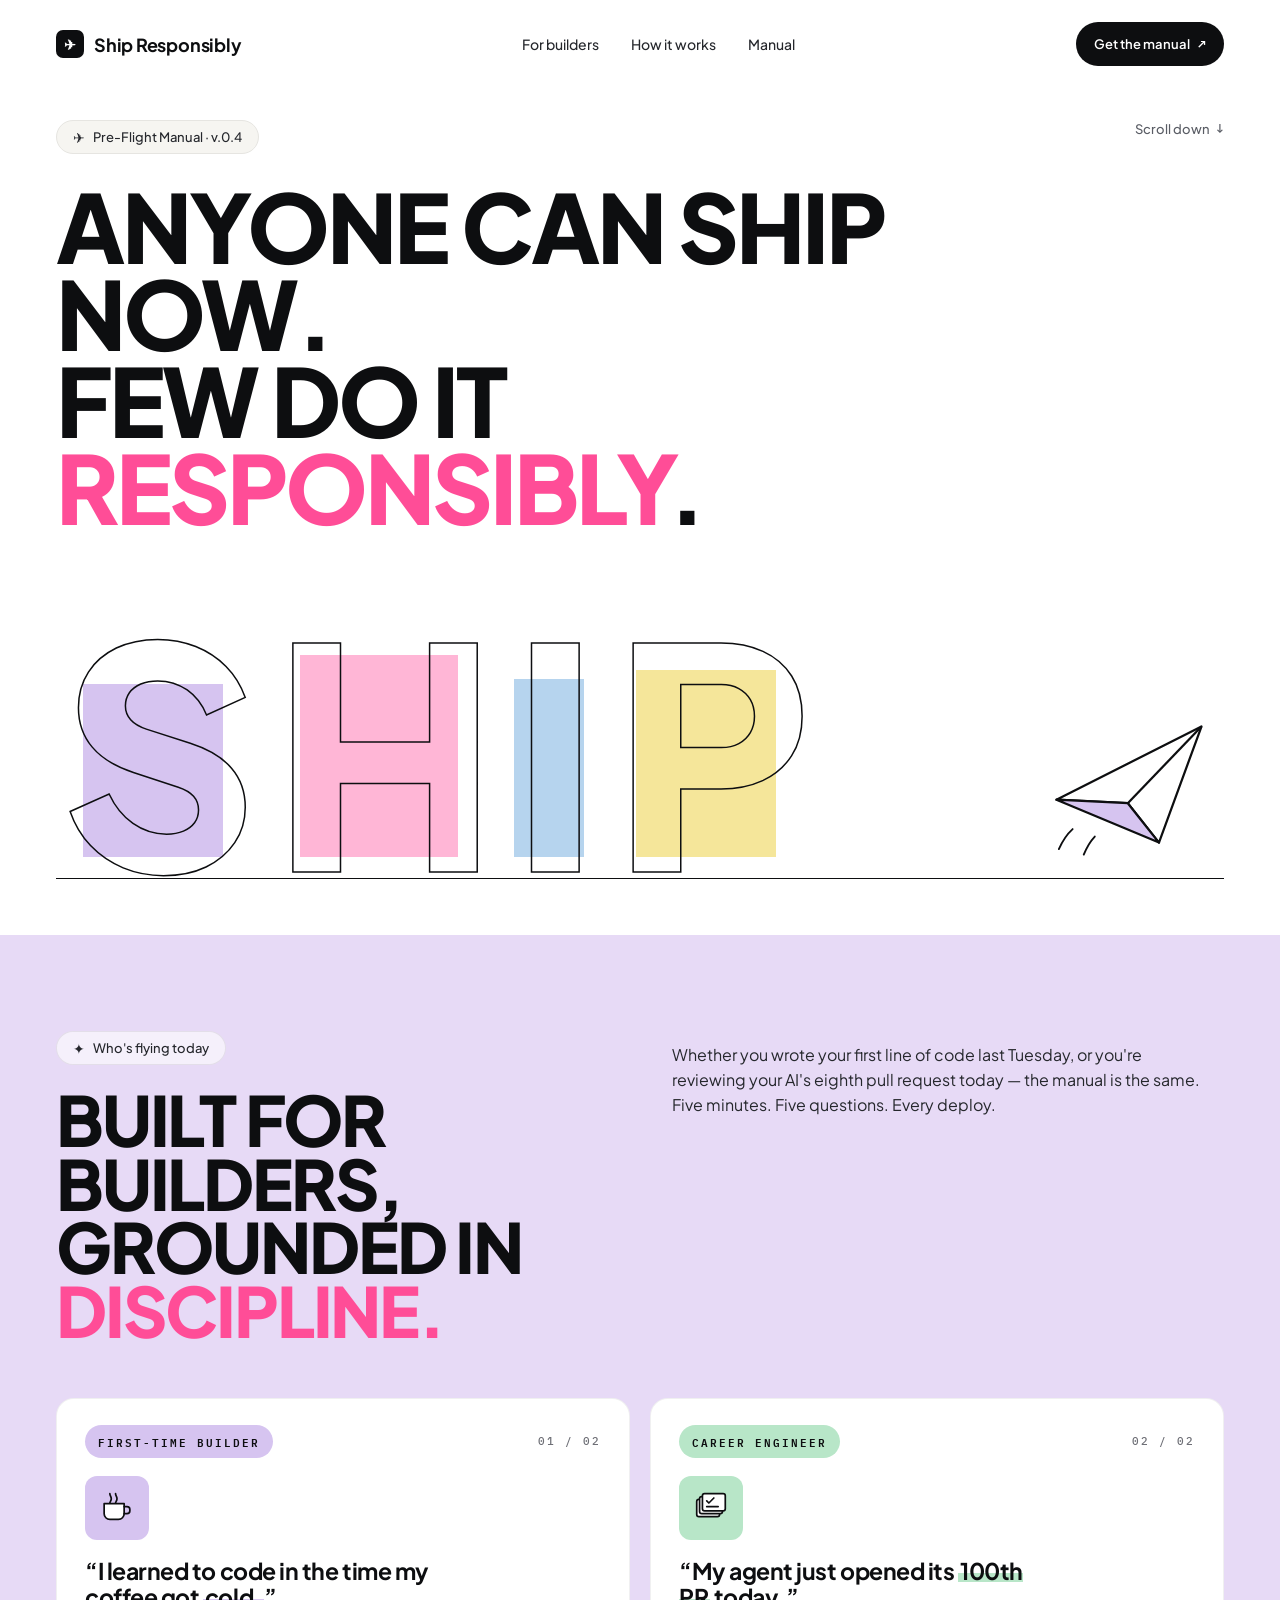
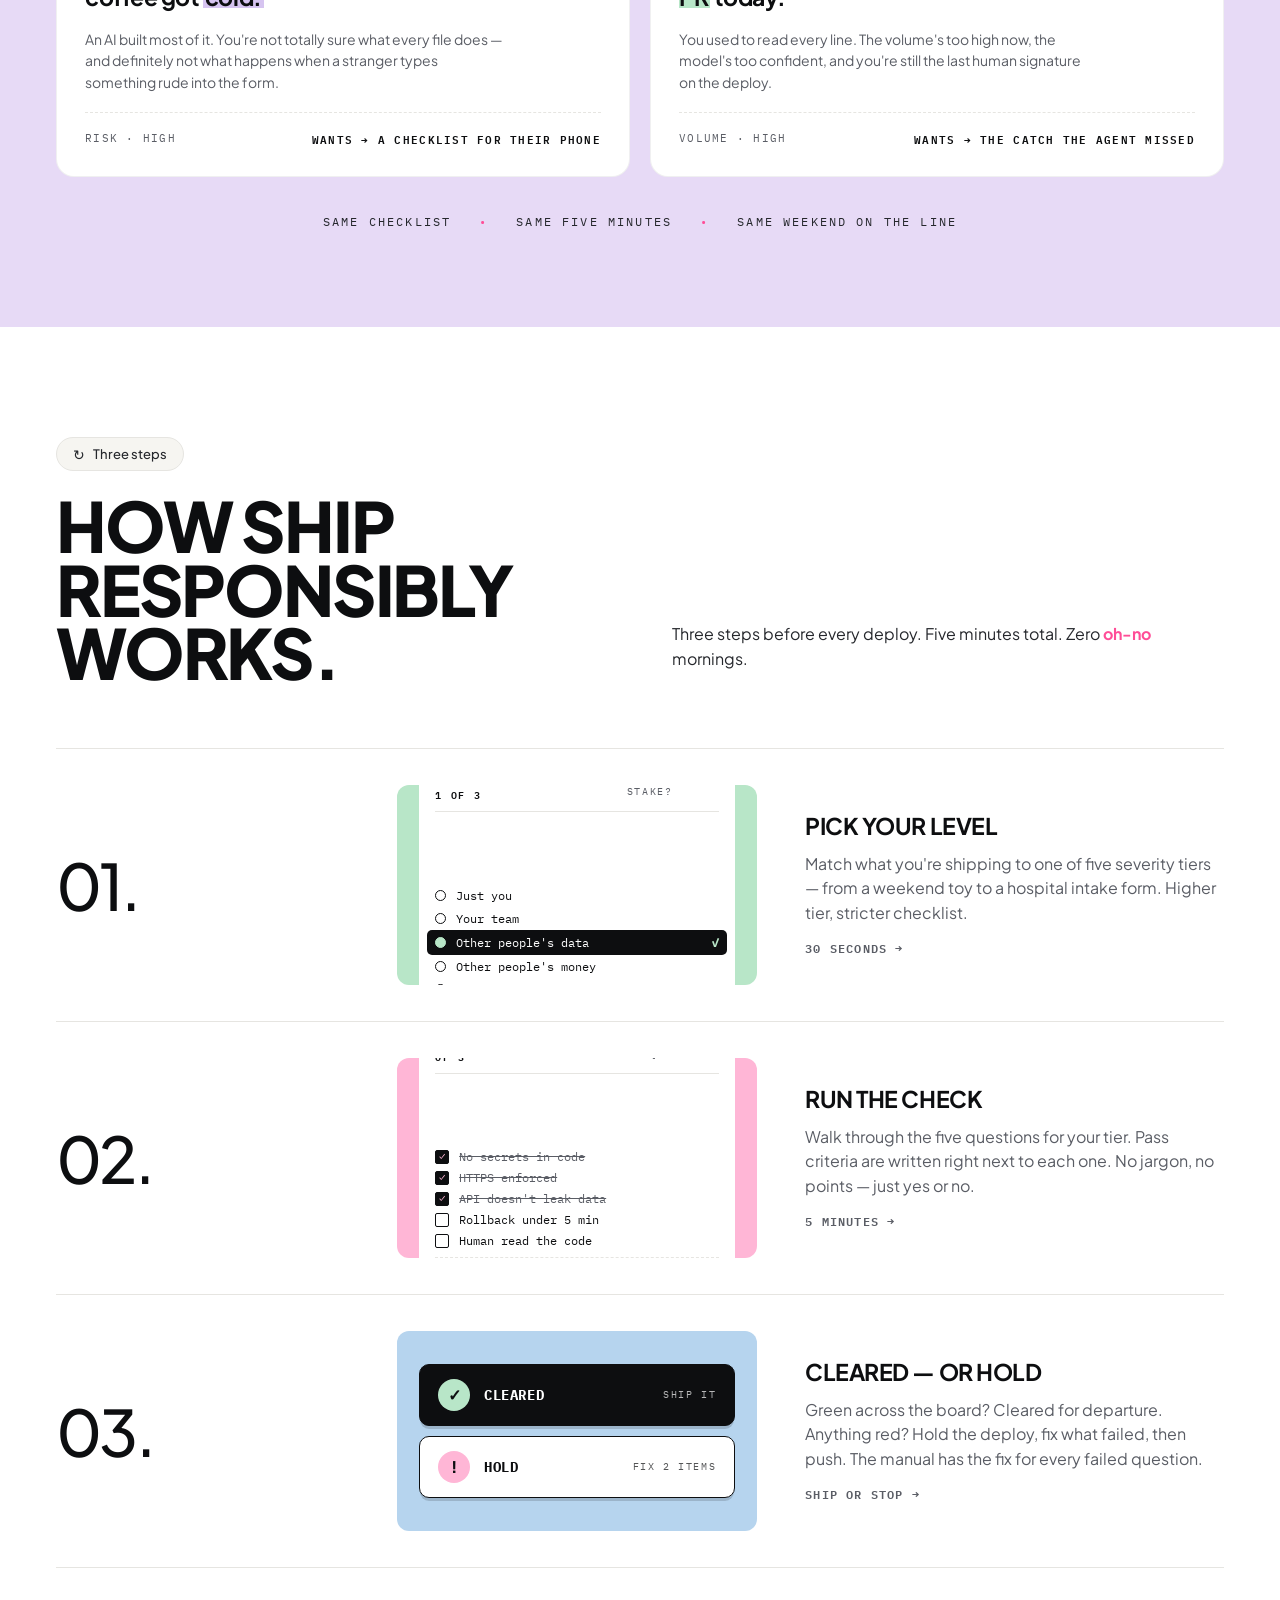
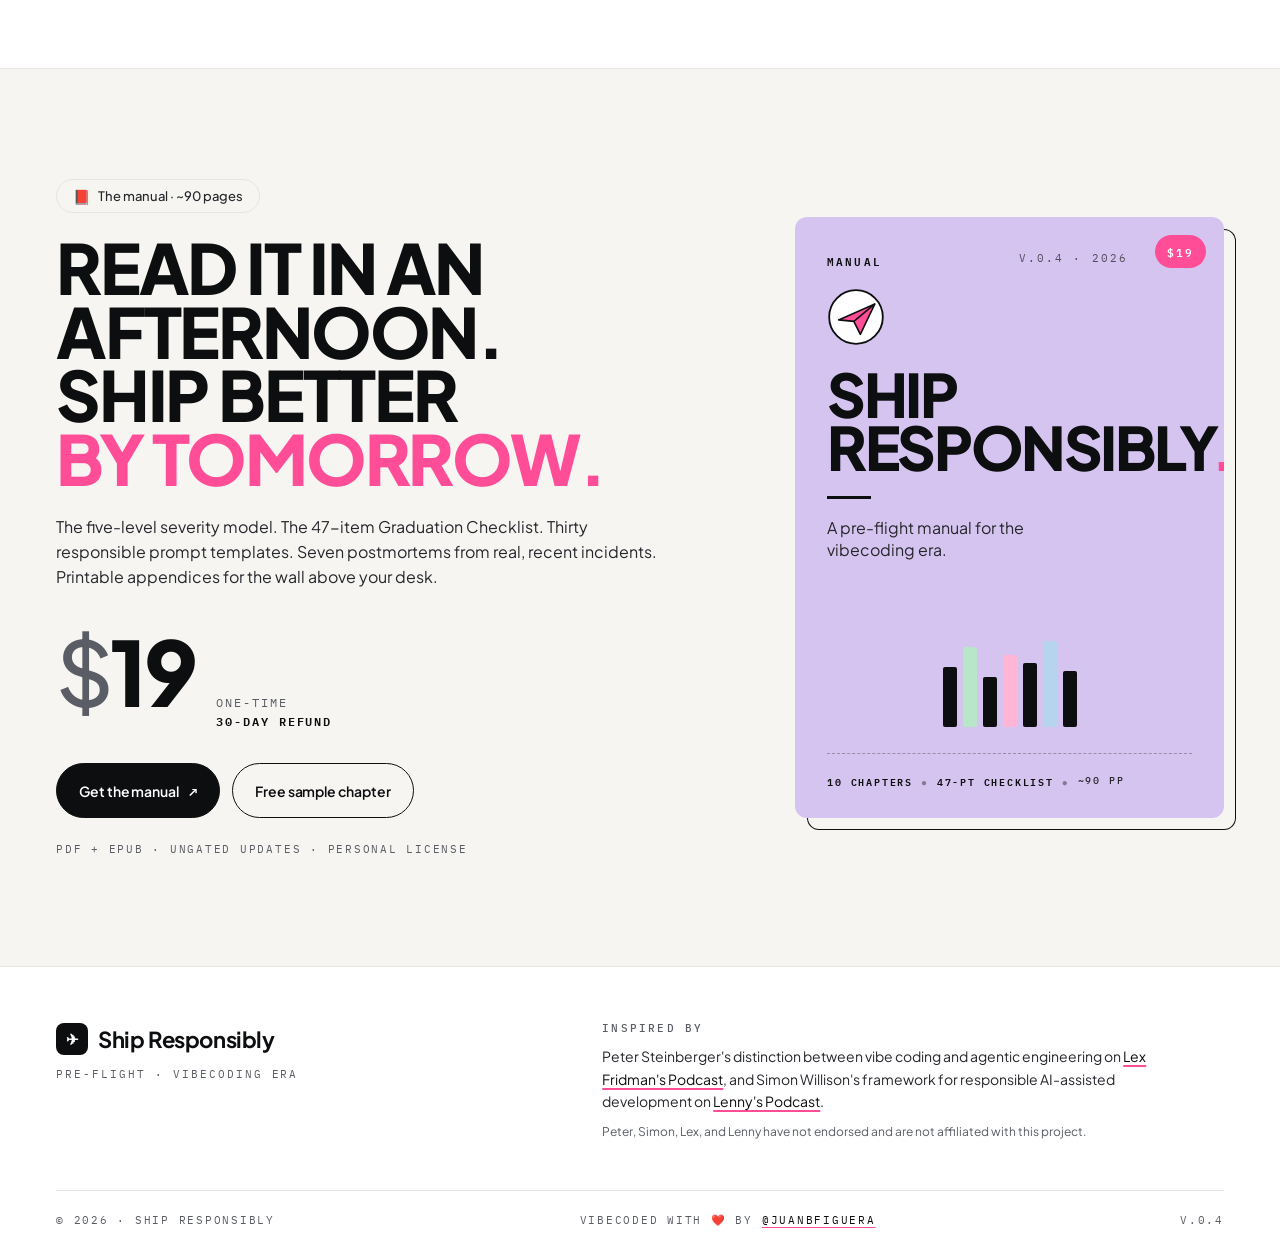
==== v2/index.html @ 6e9350fd "chore: archive v1 design review and check in v2 design source - DESIGN-REVIEW.md: full 7-pass retros" ====
<!doctype html>
<html lang="en">
<head>
<meta charset="utf-8" />
<meta name="viewport" content="width=device-width, initial-scale=1" />
<title>Ship Responsibly — A pre-flight manual for the vibecoding era</title>
<meta name="description" content="A pre-flight manual for people shipping AI-assisted software. For first-time builders and senior engineers alike. $19." />
<link rel="canonical" href="https://shipresponsibly.com/" />

<!-- Open Graph -->
<meta property="og:type" content="website" />
<meta property="og:url" content="https://shipresponsibly.com/" />
<meta property="og:title" content="Ship Responsibly — A pre-flight manual for the vibecoding era" />
<meta property="og:description" content="A pre-flight manual for people shipping AI-assisted software. For first-time builders and senior engineers alike. $19." />
<meta property="og:image" content="https://shipresponsibly.com/assets/og-image.png" />

<!-- Twitter -->
<meta name="twitter:card" content="summary_large_image" />
<meta name="twitter:title" content="Ship Responsibly — A pre-flight manual for the vibecoding era" />
<meta name="twitter:description" content="A pre-flight manual for people shipping AI-assisted software. For first-time builders and senior engineers alike. $19." />
<meta name="twitter:image" content="https://shipresponsibly.com/assets/og-image.png" />

<!-- Favicon: white paper plane in a dark square, matching the nav glyph. -->
<link rel="icon" href="data:image/svg+xml,<svg xmlns='http://www.w3.org/2000/svg' viewBox='0 0 100 100'><rect width='100' height='100' rx='22' fill='%230d0e10'/><text x='50' y='62' font-size='52' font-family='Apple Color Emoji,Segoe UI Emoji,sans-serif' text-anchor='middle' fill='white'>%E2%9C%88</text></svg>" />

<!-- Fonts -->
<link rel="preconnect" href="https://fonts.googleapis.com">
<link rel="preconnect" href="https://fonts.gstatic.com" crossorigin>
<link href="https://fonts.googleapis.com/css2?family=Plus+Jakarta+Sans:wght@300;400;500;600;700;800&family=IBM+Plex+Mono:wght@400;500;600&display=swap" rel="stylesheet">

<link rel="stylesheet" href="styles.css" />

<!-- Google tag (gtag.js) -->
<script async src="https://www.googletagmanager.com/gtag/js?id=G-NH90QYGHK9"></script>
<script>
  window.dataLayer = window.dataLayer || [];
  function gtag(){dataLayer.push(arguments);}
  gtag('js', new Date());
  gtag('config', 'G-NH90QYGHK9');
</script>
</head>
<body>

<noscript>
  <!-- Search engine / no-JS fallback. The page is mostly static; this block
       restates the proposition so the page is legible without script. -->
  <div style="background:#0d0e10;color:#fff;padding:14px 22px;font-family:system-ui,sans-serif;font-size:14px;line-height:1.5;">
    <strong>Ship Responsibly</strong> is a $19 pre-flight manual for the vibecoding era —
    a five-level severity model, a 47-item Graduation Checklist, thirty responsible
    prompt templates, and seven postmortems.
    <a href="/playbook" style="color:#ff4d97;text-decoration:underline;">Get the manual →</a>
  </div>
</noscript>

<header class="nav">
  <div class="wrap row">
    <a href="/" class="brand" aria-label="Ship Responsibly, home">
      <span class="glyph" aria-hidden="true">✈</span>
      <span>Ship Responsibly</span>
    </a>
    <nav class="nav-links" aria-label="Primary">
      <a href="#built">For builders</a>
      <a href="#how">How it works</a>
      <a href="#buy">Manual</a>
    </nav>
    <a href="/playbook" class="nav-cta">Get the manual <span class="arr" aria-hidden="true">↗</span></a>
  </div>
</header>

<main>

  <section class="hero">
    <div class="wrap">
      <div class="hero-top">
        <span class="pill"><span class="ic" aria-hidden="true">✈︎</span> Pre-Flight Manual · v.0.4</span>
        <span class="scrolltag" aria-hidden="true">Scroll down <span class="arr">↓</span></span>
      </div>

      <h1>Anyone can ship now.<br/>Few do it <em>responsibly</em>.</h1>

      <!-- Decorative SHIP wordmark. role=img + aria-label so screen readers
           announce "Ship" once, not S–H–I–P letter by letter. -->
      <div class="wordmark" role="img" aria-label="Ship">
        <span class="letter l-s" aria-hidden="true"><span class="block"></span><span class="char">S</span></span>
        <span class="letter l-h" aria-hidden="true"><span class="block"></span><span class="char">H</span></span>
        <span class="letter l-i" aria-hidden="true"><span class="block"></span><span class="char">I</span></span>
        <span class="letter l-p" aria-hidden="true"><span class="block"></span><span class="char">P</span></span>

        <svg class="mascot" viewBox="0 0 240 180" fill="none" xmlns="http://www.w3.org/2000/svg" aria-hidden="true">
          <path d="M14 92 L220 22 L142 168 L108 110 Z" stroke="#0d0e10" stroke-width="3" stroke-linejoin="round" fill="white"/>
          <path d="M220 22 L108 110" stroke="#0d0e10" stroke-width="3" stroke-linejoin="round"/>
          <path d="M14 92 L108 110 L142 168 Z" fill="#d6c4f0" stroke="#0d0e10" stroke-width="3" stroke-linejoin="round"/>
          <path d="M30 134 Q 18 142 8 158" stroke="#0d0e10" stroke-width="2.5" stroke-linecap="round" fill="none"/>
          <path d="M58 148 Q 48 156 40 170" stroke="#0d0e10" stroke-width="2.5" stroke-linecap="round" fill="none"/>
        </svg>
      </div>
    </div>
  </section>

  <section class="built" id="built">
    <div class="wrap">
      <div class="grid">
        <div>
          <span class="pill on-lavender"><span class="ic" aria-hidden="true">✦</span> Who's flying today</span>
          <h2 style="margin-top: 22px;">Built for builders,<br/>grounded in <em>discipline.</em></h2>
        </div>
        <div class="desc">
          <p class="lede">Whether you wrote your first line of code last Tuesday, or you're reviewing your AI's eighth pull request today — the manual is the same. Five minutes. Five questions. Every deploy.</p>
        </div>
      </div>

      <div class="audience-grid">
        <div class="aud a1">
          <div class="aud-top">
            <span class="aud-tag">First-time builder</span>
            <span class="aud-num">01 / 02</span>
          </div>

          <div class="aud-ill" aria-hidden="true">
            <svg viewBox="0 0 56 56" fill="none" stroke="#0d0e10" stroke-width="2.4" stroke-linecap="round" stroke-linejoin="round">
              <path d="M10 22h28v14a8 8 0 0 1-8 8H18a8 8 0 0 1-8-8V22z" fill="#fff"/>
              <path d="M38 26h4a4 4 0 0 1 4 4v2a4 4 0 0 1-4 4h-4"/>
              <path d="M18 8c0 3 2 4 2 7s-2 4-2 6"/>
              <path d="M26 8c0 3 2 4 2 7s-2 4-2 6"/>
            </svg>
          </div>

          <p class="quote">“I learned to code in the time my coffee got <span class="hl"><span>cold.</span></span>”</p>
          <p class="desc-p">An AI built most of it. You're not totally sure what every file does — and definitely not what happens when a stranger types something rude into the form.</p>

          <div class="aud-foot">
            <span>Risk &middot; high</span>
            <span class="needs">Wants → a checklist for their phone</span>
          </div>
        </div>

        <div class="aud a2">
          <div class="aud-top">
            <span class="aud-tag">Career engineer</span>
            <span class="aud-num">02 / 02</span>
          </div>

          <div class="aud-ill" aria-hidden="true">
            <svg viewBox="0 0 56 56" fill="none" stroke="#0d0e10" stroke-width="2.4" stroke-linecap="round" stroke-linejoin="round">
              <rect x="8" y="16" width="32" height="24" rx="3" fill="#fff"/>
              <rect x="12" y="12" width="32" height="24" rx="3" fill="#fff"/>
              <rect x="16" y="8" width="32" height="24" rx="3" fill="#fff"/>
              <path d="M22 18l3 3 7-7"/>
              <path d="M22 26h16"/>
            </svg>
          </div>

          <p class="quote">“My agent just opened its <span class="hl"><span>100th PR</span></span> today.”</p>
          <p class="desc-p">You used to read every line. The volume's too high now, the model's too confident, and you're still the last human signature on the deploy.</p>

          <div class="aud-foot">
            <span>Volume &middot; high</span>
            <span class="needs">Wants → the catch the agent missed</span>
          </div>
        </div>
      </div>

      <p class="aud-summary">
        <span>Same checklist</span><span class="dot" aria-hidden="true">•</span>
        <span>Same five minutes</span><span class="dot" aria-hidden="true">•</span>
        <span>Same weekend on the line</span>
      </p>
    </div>
  </section>

  <section class="how" id="how">
    <div class="wrap">
      <div class="head">
        <div>
          <span class="pill"><span class="ic" aria-hidden="true">↻</span> Three steps</span>
          <h2 style="margin-top: 22px;">How Ship Responsibly works.</h2>
        </div>
        <p class="lede">Three steps before every deploy. Five minutes total. Zero <em>oh-no</em> mornings.</p>
      </div>

      <div class="step s1">
        <div class="num">01.</div>
        <div class="ill" aria-hidden="true">
          <div class="ill-card">
            <div class="head">
              <span class="step-no">Severity — step 1 of 3</span>
              <span>What's at stake?</span>
            </div>
            <div class="ill-severity">
              <div class="row"><span class="dot"></span><span>Just you</span></div>
              <div class="row"><span class="dot"></span><span>Your team</span></div>
              <div class="row on"><span class="dot"></span><span>Other people's data</span><span class="check">✓</span></div>
              <div class="row"><span class="dot"></span><span>Other people's money</span></div>
              <div class="row"><span class="dot"></span><span>Other people's safety</span></div>
            </div>
          </div>
        </div>
        <div class="copy">
          <h3>Pick your level</h3>
          <p>Match what you're shipping to one of five severity tiers &mdash; from a weekend toy to a hospital intake form. Higher tier, stricter checklist.</p>
          <span class="arrow">30 seconds &rarr;</span>
        </div>
      </div>

      <div class="step s2">
        <div class="num">02.</div>
        <div class="ill" aria-hidden="true">
          <div class="ill-card">
            <div class="head">
              <span class="step-no">Pre-flight — step 2 of 3</span>
              <span>5 questions</span>
            </div>
            <div class="ill-checklist">
              <div class="row done"><span class="box"></span><span class="lbl">No secrets in code</span></div>
              <div class="row done"><span class="box"></span><span class="lbl">HTTPS enforced</span></div>
              <div class="row done"><span class="box"></span><span class="lbl">API doesn't leak data</span></div>
              <div class="row"><span class="box"></span><span class="lbl">Rollback under 5 min</span></div>
              <div class="row"><span class="box"></span><span class="lbl">Human read the code</span></div>
              <div class="progress">
                <span>Progress</span>
                <span><span class="count">3 / 5</span> cleared</span>
              </div>
            </div>
          </div>
        </div>
        <div class="copy">
          <h3>Run the check</h3>
          <p>Walk through the five questions for your tier. Pass criteria are written right next to each one. No jargon, no points &mdash; just yes or no.</p>
          <span class="arrow">5 minutes &rarr;</span>
        </div>
      </div>

      <div class="step s3">
        <div class="num">03.</div>
        <div class="ill" aria-hidden="true">
          <div class="ill-verdict">
            <div class="vcard pass">
              <span class="ic">✓</span>
              <span class="lbl">Cleared</span>
              <span class="sub">Ship it</span>
            </div>
            <div class="vcard hold">
              <span class="ic">!</span>
              <span class="lbl">Hold</span>
              <span class="sub">Fix 2 items</span>
            </div>
          </div>
        </div>
        <div class="copy">
          <h3>Cleared &mdash; or hold</h3>
          <p>Green across the board? Cleared for departure. Anything red? Hold the deploy, fix what failed, then push. The manual has the fix for every failed question.</p>
          <span class="arrow">Ship or stop &rarr;</span>
        </div>
      </div>
    </div>
  </section>

  <section class="buy" id="buy">
    <div class="wrap">
      <div class="grid">
        <div>
          <span class="pill"><span class="ic" aria-hidden="true">📕</span> The manual · ~90 pages</span>
          <h2 style="margin-top: 22px;">Read it in an<br/>afternoon. Ship better<br/><em>by tomorrow.</em></h2>
          <p class="lede">The five-level severity model. The 47-item Graduation Checklist. Thirty responsible prompt templates. Seven postmortems from real, recent incidents. Printable appendices for the wall above your desk.</p>

          <div class="price-row">
            <span class="price"><span class="cur">$</span>19</span>
            <div class="price-sub">
              One-time<br/>
              <b>30-day refund</b>
            </div>
          </div>

          <div class="ctas">
            <a href="/playbook" class="btn btn-primary">Get the manual <span class="arr" aria-hidden="true">↗</span></a>
            <a href="/sample" class="btn btn-ghost">Free sample chapter</a>
          </div>

          <div class="fine">
            <span>PDF + ePub</span><span>Ungated updates</span><span>Personal license</span>
          </div>
        </div>

        <div class="book" aria-hidden="true">
          <span class="badge-pink">$19</span>

          <div class="b-top">
            <span class="b-tag">Manual</span>
            <span class="b-ed">v.0.4 · 2026</span>
          </div>

          <div class="b-mark">
            <svg viewBox="0 0 80 80" fill="none" xmlns="http://www.w3.org/2000/svg">
              <circle cx="40" cy="40" r="37" fill="#ffffff" stroke="#0d0e10" stroke-width="2.5"/>
              <path d="M16 44 L66 22 L46 64 L37 46 Z" fill="#ff4d97" stroke="#0d0e10" stroke-width="2.2" stroke-linejoin="round"/>
              <path d="M66 22 L37 46" stroke="#0d0e10" stroke-width="2.2" stroke-linejoin="round"/>
            </svg>
          </div>

          <h3 class="b-title">Ship<br/>Responsibly<span class="dot">.</span></h3>

          <div class="b-rule"></div>

          <p class="b-sub">A pre-flight manual for the vibecoding era.</p>

          <div class="deco">
            <span class="bk b1"></span>
            <span class="bk b2"></span>
            <span class="bk b3"></span>
            <span class="bk b4"></span>
            <span class="bk b5"></span>
            <span class="bk b6"></span>
            <span class="bk b7"></span>
          </div>

          <div class="b-foot">
            <span>10 chapters</span>
            <span class="sep">●</span>
            <span>47-pt checklist</span>
            <span class="sep">●</span>
            <span class="pn">~90 pp</span>
          </div>
        </div>
      </div>
    </div>
  </section>

</main>

<footer class="footer">
  <div class="wrap">
    <div class="footer-grid">
      <div class="brand-block">
        <span class="brand">
          <span class="glyph" aria-hidden="true">✈</span>
          <span>Ship Responsibly</span>
        </span>
        <div class="tagline">Pre-flight · vibecoding era</div>
      </div>
      <div>
        <h4>Inspired by</h4>
        <p>
          Peter Steinberger's distinction between vibe coding and agentic engineering on <a href="https://lexfridman.com/peter-steinberger-transcript/" target="_blank" rel="noopener">Lex Fridman's Podcast</a>, and Simon Willison's framework for responsible AI-assisted development on <a href="https://www.youtube.com/watch?v=wc8FBhQtdsA" target="_blank" rel="noopener">Lenny's Podcast</a>.
          <span class="small">Peter, Simon, Lex, and Lenny have not endorsed and are not affiliated with this project.</span>
        </p>
      </div>
    </div>
    <div class="bottom">
      <span>© 2026 · Ship Responsibly</span>
      <span>Vibecoded with ❤️ by <a href="https://x.com/juanbfiguera" target="_blank" rel="noopener">@juanbfiguera</a></span>
      <span>v.0.4</span>
    </div>
  </div>
</footer>

<script src="script.js" defer></script>

</body>
</html>
---- v2/styles.css ----
/* Ship Responsibly · v2 design tokens + layout
   Production extraction of v2/playful-landing.html with fixes:
   - --ink-dim darkened to pass AA on white (3.0:1 -> 5.0:1)
   - --pink-hot reserved for backgrounds/badges; never used as text on white
   - @supports fallback when -webkit-text-stroke is unsupported
   - :focus-visible ring works on light + dark surfaces
   - prefers-reduced-motion neutralises every transition/transform
   - .book .b-foot .pn override so dim text on the lavender cover stays readable
*/

:root {
  --bg:           #ffffff;
  --bg-soft:      #f6f5f1;
  --ink:          #0d0e10;
  --ink-soft:     #25272c;
  --ink-mid:      #5a5d65;
  --ink-dim:      #6e6f76;       /* was #98999f — 2.7:1 fail → 5.0:1 pass on white */
  --rule:         #e6e5e1;

  --lavender:     #d6c4f0;
  --lavender-bg:  #e7daf6;
  --mint:         #b8e6c8;
  --pink:         #ffb6d6;
  --pink-hot:     #ff4d97;
  --sky:          #b6d4ee;
  --yellow:       #f5e69a;

  --sans: 'Plus Jakarta Sans', -apple-system, BlinkMacSystemFont, 'Segoe UI', sans-serif;
  --mono: 'IBM Plex Mono', ui-monospace, SFMono-Regular, monospace;

  --focus-ring: 0 0 0 3px var(--bg), 0 0 0 5px var(--pink-hot);
}

* { box-sizing: border-box; }
html, body { margin: 0; padding: 0; }
body {
  background: var(--bg);
  color: var(--ink);
  font-family: var(--sans);
  font-weight: 400;
  -webkit-font-smoothing: antialiased;
  text-rendering: optimizeLegibility;
}
a { color: var(--ink); text-decoration: none; }
em, i, cite { font-style: normal; }
.mono { font-family: var(--mono); }

/* Visible-on-keyboard focus indicator. Works on both light + dark surfaces. */
:focus-visible {
  outline: none;
  box-shadow: var(--focus-ring);
  border-radius: 6px;
}
.btn:focus-visible,
.nav-cta:focus-visible {
  box-shadow: 0 0 0 3px var(--bg), 0 0 0 6px var(--ink);
}

.wrap { max-width: 1320px; margin: 0 auto; padding: 0 56px; }

/* Visually-hidden helper for accessible labels (used on the SHIP wordmark). */
.sr-only {
  position: absolute; width: 1px; height: 1px; padding: 0; margin: -1px;
  overflow: hidden; clip: rect(0 0 0 0); white-space: nowrap; border: 0;
}

/* Type system */
h1, h2, h3, h4 { margin: 0; color: var(--ink); font-weight: 800; letter-spacing: -0.032em; line-height: 0.92; font-style: normal; }
h1 { font-size: clamp(48px, 7.4vw, 124px); }
h2 { font-size: clamp(36px, 5.4vw, 80px); }
h3 { font-size: clamp(20px, 1.8vw, 26px); letter-spacing: -0.018em; line-height: 1.2; }
h4 { font-size: 16px; letter-spacing: -0.008em; }

p { line-height: 1.55; margin: 0; }
.lede { font-size: clamp(16px, 1.2vw, 19px); color: var(--ink-soft); line-height: 1.55; font-weight: 400; max-width: 56ch; }

.pill {
  display: inline-flex; align-items: center; gap: 8px;
  padding: 8px 16px;
  background: var(--bg-soft);
  border: 1px solid var(--rule);
  border-radius: 999px;
  font-family: var(--sans);
  font-size: 13px; font-weight: 500;
  color: var(--ink-soft);
}
.pill .ic { font-size: 14px; line-height: 1; }
.pill.on-lavender { background: rgba(255, 255, 255, 0.6); border-color: rgba(13, 14, 16, 0.08); }

/* Nav */
.nav { padding: 22px 0; position: relative; z-index: 10; }
.nav .row {
  display: flex; align-items: center; justify-content: space-between;
  gap: 24px;
}
.nav .brand {
  display: inline-flex; align-items: center; gap: 10px;
  font-weight: 700; letter-spacing: -0.012em;
  font-size: 18px;
}
.nav .brand .glyph {
  width: 28px; height: 28px; border-radius: 7px;
  background: var(--ink);
  display: inline-flex; align-items: center; justify-content: center;
  color: var(--bg); font-size: 14px;
}
.nav-links {
  display: flex; gap: 32px;
  font-size: 14px; color: var(--ink-soft); font-weight: 500;
}
.nav-links a { color: var(--ink-soft); transition: color .15s; }
.nav-links a:hover { color: var(--ink); }
.nav-cta {
  display: inline-flex; align-items: center; gap: 8px;
  padding: 11px 18px;
  background: var(--ink); color: var(--bg);
  border-radius: 999px;
  font-size: 13px; font-weight: 600;
  transition: background .15s, color .15s, transform .15s;
}
/* On hover, swap to ink-on-pink-hot — white-on-pink-hot fails AA (~2.8:1). */
.nav-cta:hover { background: var(--pink-hot); color: var(--ink); }
.nav-cta .arr { font-family: var(--mono); font-weight: 600; }

/* HERO */
.hero { padding: 32px 0 56px; position: relative; }
.hero-top {
  display: flex; justify-content: space-between; align-items: flex-start;
  gap: 32px;
}
.hero h1 {
  margin-top: 28px;
  max-width: 16ch;
  text-transform: uppercase;
}
.hero h1 em { color: var(--pink-hot); font-weight: 800; }
.hero .scrolltag {
  font-family: var(--sans); font-size: 13px;
  color: var(--ink-mid); font-weight: 500;
  display: inline-flex; align-items: center; gap: 6px;
}
.hero .scrolltag .arr { font-family: var(--mono); }

/* Wordmark */
.wordmark {
  margin-top: 64px;
  padding: 32px 0 12px;
  border-bottom: 1.5px solid var(--ink);
  display: flex; align-items: flex-end; gap: clamp(8px, 1.4vw, 24px);
  position: relative;
}
.wordmark .letter {
  position: relative;
  font-family: var(--sans);
  font-weight: 800;
  font-size: clamp(120px, 24vw, 380px);
  line-height: 0.78;
  letter-spacing: -0.04em;
  flex-shrink: 0;
}
/* Outlined letters via -webkit-text-stroke (non-standard, but well-supported in
   modern Chrome/Safari/Firefox). The @supports fallback below renders solid
   ink letters with no underlay if a browser can't stroke transparent text — the
   wordmark stays legible instead of disappearing into the block colors. */
.wordmark .char {
  position: relative; z-index: 2;
  display: inline-block;
  color: transparent;
  -webkit-text-stroke: 1.5px var(--ink);
  text-stroke: 1.5px var(--ink);
  padding: 0 4px;
}
.wordmark .block {
  position: absolute;
  z-index: 1;
  pointer-events: none;
  top: 24%; bottom: 4%;
  left: 14%; right: 14%;
}
.l-s .block { background: var(--lavender); }
.l-h .block { background: var(--pink); top: 12%; }
.l-i .block { background: var(--sky); left: 8%; right: 8%; top: 22%; }
.l-p .block { background: var(--yellow); top: 18%; }

@supports not (-webkit-text-stroke: 1.5px black) {
  .wordmark .char { color: var(--ink); -webkit-text-stroke: 0; text-stroke: 0; }
  .wordmark .block { display: none; }
}

.wordmark .mascot {
  margin-left: auto;
  align-self: flex-end;
  width: clamp(120px, 14vw, 220px);
  transform: translateY(-12px) rotate(-8deg);
}

/* Section: Built for builders (lavender) */
.built {
  background: var(--lavender-bg);
  border-radius: 0;
  padding: 96px 0;
  position: relative;
  overflow: hidden;
}
.built .grid {
  display: grid; grid-template-columns: 1fr 1fr;
  gap: 64px;
  align-items: start;
}
.built h2 { max-width: 14ch; text-transform: uppercase; }
.built h2 em { color: var(--pink-hot); font-weight: 800; }
.built .desc { padding-top: 12px; }
.built .desc .lede { color: var(--ink-soft); max-width: 44ch; }

/* Audience cards */
.audience-grid {
  margin-top: 56px;
  display: grid;
  grid-template-columns: 1fr 1fr;
  gap: 20px;
  align-items: stretch;
}
.aud {
  background: var(--bg);
  border-radius: 18px;
  padding: 26px 28px 28px;
  display: flex; flex-direction: column;
  gap: 18px;
  border: 1px solid rgba(13, 14, 16, 0.06);
  position: relative;
  overflow: hidden;
}
.aud .aud-top {
  display: flex; justify-content: space-between; align-items: center;
}
.aud .aud-tag {
  display: inline-flex; align-items: center; gap: 8px;
  padding: 7px 13px;
  border-radius: 999px;
  font-family: var(--mono); font-size: 11px;
  font-weight: 600; letter-spacing: 0.18em; text-transform: uppercase;
  color: var(--ink);
}
.aud.a1 .aud-tag { background: var(--lavender); }
.aud.a2 .aud-tag { background: var(--mint); }
.aud .aud-num {
  font-family: var(--mono); font-size: 11px; font-weight: 500;
  letter-spacing: 0.18em; color: var(--ink-dim);
}
.aud .aud-ill {
  width: 64px; height: 64px;
  border-radius: 12px;
  display: inline-flex; align-items: center; justify-content: center;
  flex-shrink: 0;
}
.aud.a1 .aud-ill { background: var(--lavender); }
.aud.a2 .aud-ill { background: var(--mint); }
.aud .aud-ill svg { width: 40px; height: 40px; }
.aud .quote {
  font-size: clamp(20px, 1.8vw, 26px);
  font-weight: 700;
  line-height: 1.15;
  letter-spacing: -0.02em;
  color: var(--ink);
  max-width: 22ch;
}
.aud .quote .hl {
  background: linear-gradient(180deg, transparent 60%, currentColor 60%, currentColor 88%, transparent 88%);
  padding: 0 2px;
}
.aud.a1 .quote .hl { color: var(--lavender); }
.aud.a2 .quote .hl { color: var(--mint); }
.aud .quote .hl span { color: var(--ink); }
.aud p.desc-p {
  color: var(--ink-mid); font-size: 14px; line-height: 1.55;
  max-width: 42ch;
}
.aud .aud-foot {
  margin-top: auto;
  padding-top: 16px;
  border-top: 1px dashed var(--rule);
  display: flex; justify-content: space-between; align-items: center;
  font-family: var(--mono); font-size: 10.5px;
  letter-spacing: 0.12em; text-transform: uppercase;
  color: var(--ink-mid);
  gap: 12px;
}
.aud .aud-foot .needs { color: var(--ink); font-weight: 600; }

.aud-summary {
  margin-top: 36px;
  display: flex; justify-content: center;
  gap: 28px;
  font-family: var(--mono); font-size: 12px;
  letter-spacing: 0.18em; text-transform: uppercase;
  color: var(--ink-soft);
  flex-wrap: wrap;
}
.aud-summary .dot { color: var(--pink-hot); }

/* How it works */
.how { padding: 110px 0 100px; }
.how .head {
  display: grid; grid-template-columns: 1fr 1fr;
  gap: 64px; align-items: end;
  margin-bottom: 64px;
}
.how .head h2 { text-transform: uppercase; max-width: 14ch; }
.how .head .lede { padding-bottom: 12px; }
.how .head .lede em { color: var(--pink-hot); font-weight: 700; }

.step {
  display: grid; grid-template-columns: 0.7fr 360px 1fr;
  gap: 48px;
  align-items: center;
  padding: 36px 0;
  border-top: 1px solid var(--rule);
}
.step:last-child { border-bottom: 1px solid var(--rule); }
.step .num {
  font-family: var(--sans);
  font-weight: 500;
  font-size: clamp(48px, 5vw, 78px);
  color: var(--ink);
  letter-spacing: -0.04em;
  line-height: 1;
}
.step .ill {
  width: 100%;
  height: 200px;
  border-radius: 12px;
  display: flex; align-items: center; justify-content: center;
  position: relative;
  overflow: hidden;
}
.step.s1 .ill { background: var(--mint); }
.step.s2 .ill { background: var(--pink); }
.step.s3 .ill { background: var(--sky); }
.step .copy h3 {
  font-size: clamp(22px, 1.8vw, 28px);
  font-weight: 700;
  text-transform: uppercase;
  letter-spacing: -0.02em;
}
.step .copy p {
  color: var(--ink-mid); margin-top: 12px;
  max-width: 44ch; line-height: 1.55;
}
.step .copy .arrow {
  display: inline-flex; align-items: center; gap: 6px;
  margin-top: 12px;
  font-family: var(--mono); font-size: 12px; font-weight: 600;
  letter-spacing: 0.1em; text-transform: uppercase;
  color: var(--ink-mid);
}

/* Step illustration internals */
.ill-card {
  width: calc(100% - 44px);
  background: var(--bg);
  border-radius: 10px;
  padding: 14px 16px 16px;
  box-shadow: 0 6px 0 -2px rgba(13, 14, 16, 0.08), 0 2px 0 0 rgba(13, 14, 16, 0.12);
  font-family: var(--mono);
  display: flex; flex-direction: column; gap: 8px;
}
.ill-card .head {
  display: flex; justify-content: space-between; align-items: center;
  padding-bottom: 8px;
  border-bottom: 1px solid var(--rule);
  font-size: 9.5px; letter-spacing: 0.18em; text-transform: uppercase;
  color: var(--ink-mid);
}
.ill-card .head .step-no { color: var(--ink); font-weight: 600; }

/* Step 1 — severity picker */
.ill-severity .row {
  display: flex; align-items: center; gap: 10px;
  font-size: 11.5px; color: var(--ink);
  padding: 4px 0;
}
.ill-severity .row .dot {
  width: 11px; height: 11px; border-radius: 50%;
  border: 1.5px solid var(--ink); background: transparent;
  flex-shrink: 0;
}
.ill-severity .row.on {
  background: var(--ink); color: var(--bg);
  margin: 0 -8px; padding: 5px 8px;
  border-radius: 5px;
}
.ill-severity .row.on .dot { background: var(--mint); border-color: var(--mint); }
.ill-severity .row.on .check {
  margin-left: auto; color: var(--mint); font-weight: 700; font-size: 12px;
}

/* Step 2 — checklist */
.ill-checklist { gap: 6px; }
.ill-checklist .row {
  display: flex; align-items: center; gap: 10px;
  font-size: 11.5px; color: var(--ink);
  padding: 3px 0;
}
.ill-checklist .row .box {
  width: 14px; height: 14px;
  border: 1.5px solid var(--ink); background: transparent;
  flex-shrink: 0;
  position: relative;
  border-radius: 2px;
}
.ill-checklist .row.done .box { background: var(--ink); }
.ill-checklist .row.done .box::after {
  content: ''; position: absolute; inset: 2px;
  background: var(--pink);
  clip-path: polygon(15% 50%, 38% 75%, 85% 18%, 78% 10%, 38% 62%, 22% 42%);
}
.ill-checklist .row.done .lbl { text-decoration: line-through; color: var(--ink-mid); }
.ill-checklist .progress {
  margin-top: 6px;
  padding-top: 8px;
  border-top: 1px dashed var(--rule);
  display: flex; justify-content: space-between; align-items: center;
  font-size: 10px; letter-spacing: 0.16em; text-transform: uppercase;
  color: var(--ink-mid);
}
.ill-checklist .progress .count { color: var(--ink); font-weight: 600; }

/* Step 3 — verdict cards */
.ill-verdict {
  width: 100%; padding: 12px 22px;
  display: flex; flex-direction: column; gap: 10px;
}
.ill-verdict .vcard {
  display: flex; align-items: center; gap: 14px;
  padding: 14px 18px;
  border-radius: 10px;
  font-family: var(--mono);
  background: var(--bg);
  border: 1.5px solid var(--ink);
  box-shadow: 0 4px 0 -1px rgba(13, 14, 16, 0.16);
}
.ill-verdict .vcard .ic {
  width: 32px; height: 32px;
  border-radius: 50%;
  display: inline-flex; align-items: center; justify-content: center;
  font-size: 16px; font-weight: 800;
  font-family: var(--sans);
  flex-shrink: 0;
}
.ill-verdict .vcard.pass { background: var(--ink); color: var(--bg); border-color: var(--ink); }
.ill-verdict .vcard.pass .ic { background: var(--mint); color: var(--ink); }
.ill-verdict .vcard.hold { background: var(--bg); color: var(--ink); }
.ill-verdict .vcard.hold .ic { background: var(--pink); color: var(--ink); }
.ill-verdict .vcard .lbl {
  font-size: 14px; font-weight: 700;
  letter-spacing: 0.04em; text-transform: uppercase;
}
.ill-verdict .vcard .sub {
  margin-left: auto;
  font-size: 10px; letter-spacing: 0.16em; text-transform: uppercase;
  opacity: 0.7;
}
.ill-verdict .vcard.pass .sub { color: var(--bg); }

/* Get the manual */
.buy {
  background: var(--bg-soft);
  padding: 110px 0 110px;
  border-top: 1px solid var(--rule);
  border-bottom: 1px solid var(--rule);
}
.buy .grid {
  display: grid; grid-template-columns: 1.2fr 0.8fr;
  gap: 96px; align-items: center;
}
.buy h2 { text-transform: uppercase; max-width: 12ch; }
.buy h2 em { color: var(--pink-hot); font-weight: 800; }
.buy .lede { margin-top: 26px; max-width: 52ch; }
.buy .price-row { display: flex; align-items: baseline; gap: 22px; margin-top: 36px; }
.buy .price {
  font-size: clamp(64px, 7vw, 96px);
  font-weight: 800; letter-spacing: -0.04em; line-height: 1;
}
.buy .price .cur { color: var(--ink-mid); font-weight: 500; }
.buy .price-sub {
  font-family: var(--mono); font-size: 12px;
  letter-spacing: 0.16em; text-transform: uppercase;
  color: var(--ink-mid); line-height: 1.6;
}
.buy .price-sub b { color: var(--ink); font-weight: 600; }
.buy .ctas { margin-top: 32px; display: flex; gap: 12px; flex-wrap: wrap; }

.btn {
  display: inline-flex; align-items: center; gap: 10px;
  padding: 15px 22px;
  border-radius: 999px;
  font-size: 14px; font-weight: 600;
  letter-spacing: -0.005em;
  cursor: pointer; border: 1.5px solid transparent;
  transition: background .15s, color .15s, border-color .15s, transform .15s;
}
.btn:active { transform: translateY(1px); }
.btn .arr { font-family: var(--mono); font-weight: 600; }
.btn-primary { background: var(--ink); color: var(--bg); border-color: var(--ink); }
/* Ink text on pink-hot bg on hover passes ~7.5:1 — white on pink-hot fails AA. */
.btn-primary:hover { background: var(--pink-hot); color: var(--ink); border-color: var(--pink-hot); }
.btn-ghost { background: transparent; color: var(--ink); border-color: var(--ink); }
.btn-ghost:hover { background: var(--ink); color: var(--bg); }

.buy .fine {
  margin-top: 24px;
  font-family: var(--mono); font-size: 11px;
  letter-spacing: 0.16em; text-transform: uppercase;
  color: var(--ink-mid);
}
.buy .fine span + span::before { content: '  ·  '; }

/* Book cover.
   The 2-layer shadow is intentionally coupled to the .buy section's bg-soft
   background — it creates a stacked-paper offset. If a future change places
   .book on a different background, also update the first shadow layer. */
.book {
  position: relative;
  aspect-ratio: 5 / 7;
  background: var(--lavender);
  border-radius: 12px;
  padding: 34px 32px 28px;
  display: flex; flex-direction: column;
  gap: 18px;
  box-shadow: 12px 12px 0 -1px var(--bg-soft), 12px 12px 0 0 var(--ink);
  overflow: hidden;
}
.book .badge-pink {
  position: absolute; top: 18px; right: 18px;
  background: var(--pink-hot); color: var(--bg);
  border-radius: 999px;
  font-family: var(--mono); font-size: 10.5px;
  font-weight: 600; letter-spacing: 0.18em; text-transform: uppercase;
  padding: 7px 12px;
  z-index: 3;
}
.book .b-top {
  display: flex; justify-content: space-between; align-items: flex-start;
  font-family: var(--mono);
  font-size: 10.5px; letter-spacing: 0.2em; text-transform: uppercase;
  color: var(--ink);
  padding-right: 64px;
}
.book .b-top .b-tag { font-weight: 600; }
.book .b-top .b-ed { color: var(--ink-soft); opacity: 0.75; }
.book .b-mark { width: 58px; height: 58px; flex-shrink: 0; }
.book .b-mark svg { width: 100%; height: 100%; display: block; }
.book .b-title {
  font-family: var(--sans);
  font-size: clamp(44px, 5.6vw, 60px);
  font-weight: 800;
  letter-spacing: -0.04em;
  line-height: 0.88;
  color: var(--ink);
  text-transform: uppercase;
  margin: 4px 0 0;
}
.book .b-title .dot { color: var(--pink-hot); }
.book .b-rule {
  width: 44px; height: 3px;
  background: var(--ink);
  margin-top: 4px;
}
.book .b-sub {
  font-family: var(--sans);
  font-size: 16px;
  font-weight: 400;
  line-height: 1.35;
  color: var(--ink-soft);
  max-width: 22ch;
  margin: 0;
}
.book .deco {
  align-self: center;
  margin-top: auto;
  display: flex; align-items: flex-end; gap: 6px;
  padding: 16px 0 8px;
}
.book .deco .bk { width: 14px; border-radius: 2px; background: var(--ink); }
.book .deco .bk.b1 { height: 60px; background: var(--ink); }
.book .deco .bk.b2 { height: 80px; background: var(--mint); }
.book .deco .bk.b3 { height: 50px; background: var(--ink); }
.book .deco .bk.b4 { height: 72px; background: var(--pink); }
.book .deco .bk.b5 { height: 64px; background: var(--ink); }
.book .deco .bk.b6 { height: 86px; background: var(--sky); }
.book .deco .bk.b7 { height: 56px; background: var(--ink); }
.book .b-foot {
  padding-top: 18px;
  border-top: 1.5px dashed rgba(13, 14, 16, 0.3);
  display: flex; flex-wrap: wrap; align-items: center; gap: 8px;
  font-family: var(--mono);
  font-size: 10px;
  letter-spacing: 0.18em; text-transform: uppercase;
  color: var(--ink);
  font-weight: 600;
}
.book .b-foot .sep { color: var(--ink); opacity: 0.4; }
/* On lavender, --ink-dim still drops below AA. Override to ink-soft for this surface. */
.book .b-foot .pn { color: var(--ink-soft); font-weight: 500; }

/* Footer */
.footer {
  background: var(--bg);
  padding: 56px 0 32px;
}
.footer-grid { display: grid; grid-template-columns: 1.2fr 1.6fr; gap: 80px; align-items: start; }
.footer .brand-block .brand {
  display: inline-flex; align-items: center; gap: 10px;
  font-size: 22px; font-weight: 700; letter-spacing: -0.018em;
  color: var(--ink);
}
.footer .brand-block .brand .glyph {
  width: 32px; height: 32px; border-radius: 8px;
  background: var(--ink); color: var(--bg);
  display: inline-flex; align-items: center; justify-content: center;
  font-size: 15px;
}
.footer .brand-block .tagline {
  margin-top: 12px;
  font-family: var(--mono); font-size: 11px;
  letter-spacing: 0.18em; text-transform: uppercase;
  color: var(--ink-mid);
}
.footer h4 {
  font-family: var(--mono); font-size: 11px; font-weight: 500;
  letter-spacing: 0.2em; text-transform: uppercase;
  color: var(--ink-mid);
  margin: 0 0 12px;
}
.footer p {
  font-size: 14px; color: var(--ink-soft); line-height: 1.6; max-width: 56ch;
}
/* Pink-hot as text on white fails ~2.8:1. Use ink text + pink-hot underline. */
.footer p a {
  color: var(--ink);
  text-decoration: underline;
  text-decoration-color: var(--pink-hot);
  text-decoration-thickness: 1.5px;
  text-underline-offset: 3px;
}
.footer p a:hover { color: var(--pink-hot); text-decoration-color: var(--ink); }
.footer .small {
  display: block;
  font-size: 12px; color: var(--ink-mid);
  margin-top: 10px;
}
.footer .bottom {
  margin-top: 48px; padding-top: 22px;
  border-top: 1px solid var(--rule);
  display: flex; justify-content: space-between; gap: 24px;
  font-family: var(--mono); font-size: 11px;
  letter-spacing: 0.16em; text-transform: uppercase;
  color: var(--ink-mid); flex-wrap: wrap;
}
.footer .bottom a {
  color: var(--ink);
  text-decoration: underline;
  text-decoration-color: var(--pink-hot);
  text-underline-offset: 3px;
  transition: color .15s, text-decoration-color .15s;
}
.footer .bottom a:hover { color: var(--pink-hot); text-decoration-color: var(--ink); }

/* Responsive */
@media (max-width: 1100px) {
  .wrap { padding: 0 32px; }
  .built .grid { grid-template-columns: 1fr; gap: 32px; }
  .how .head { grid-template-columns: 1fr; gap: 24px; }
  .step { grid-template-columns: 1fr; gap: 24px; padding: 32px 0; }
  .step .ill { height: 180px; }
  .buy .grid { grid-template-columns: 1fr; gap: 56px; }
  .footer-grid { grid-template-columns: 1fr; gap: 32px; }
}
@media (max-width: 720px) {
  .wrap { padding: 0 22px; }
  .hero { padding: 24px 0 40px; }
  .hero-top { flex-direction: column; gap: 16px; }
  .hero h1 { margin-top: 16px; }
  .wordmark { margin-top: 36px; gap: 4px; }
  .wordmark .mascot { display: none; }
  .built, .how, .buy { padding: 64px 0; }
  .nav-links { display: none; }
  .aud { padding: 22px 20px 24px; }
  .audience-grid { grid-template-columns: 1fr; gap: 16px; }
  .aud-summary { gap: 12px; font-size: 11px; }
}

/* Accessibility: respect prefers-reduced-motion. The mascot rotation and the
   .btn:active translate are mild, but vestibular users should still get a calm
   page. Disabling transitions also kills the .15s color shifts. */
@media (prefers-reduced-motion: reduce) {
  *, *::before, *::after {
    animation-duration: 0.01ms !important;
    animation-iteration-count: 1 !important;
    transition-duration: 0.01ms !important;
    scroll-behavior: auto !important;
  }
  .wordmark .mascot { transform: none; }
  .btn:active { transform: none; }
}
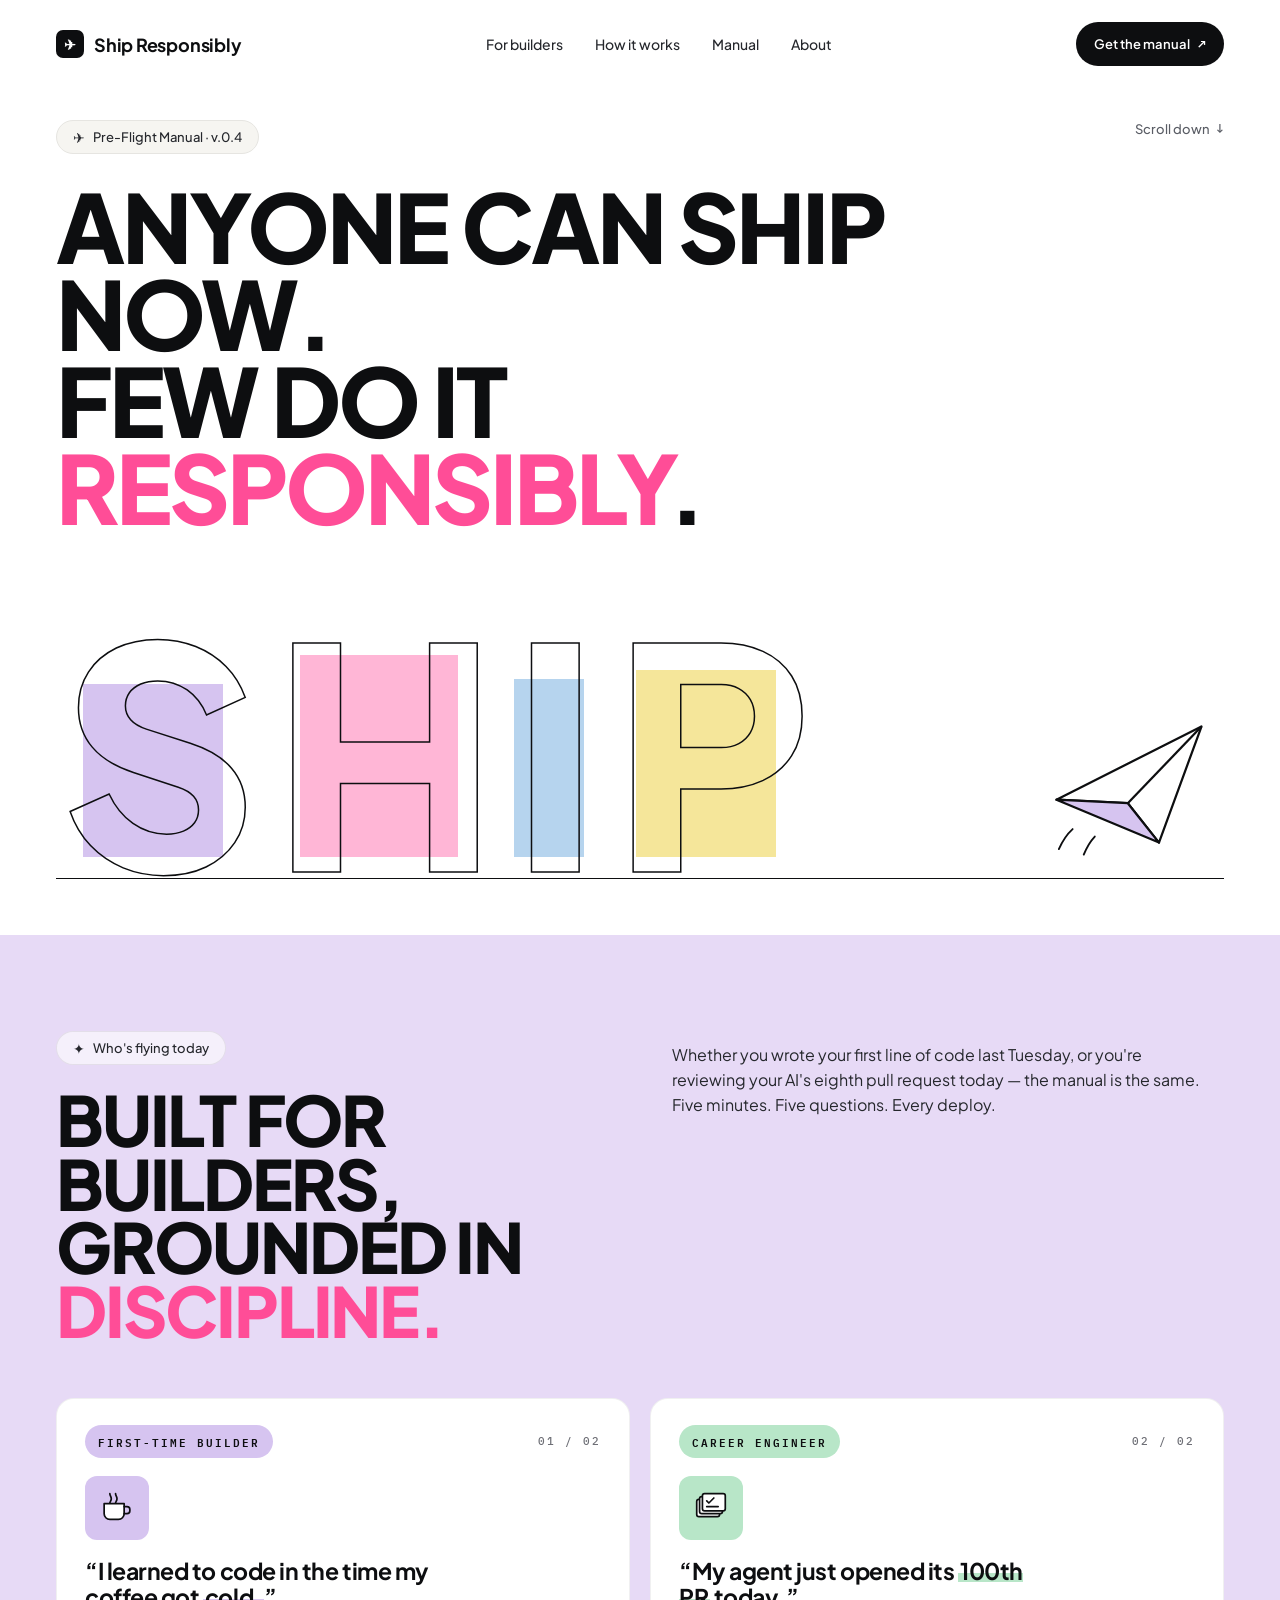
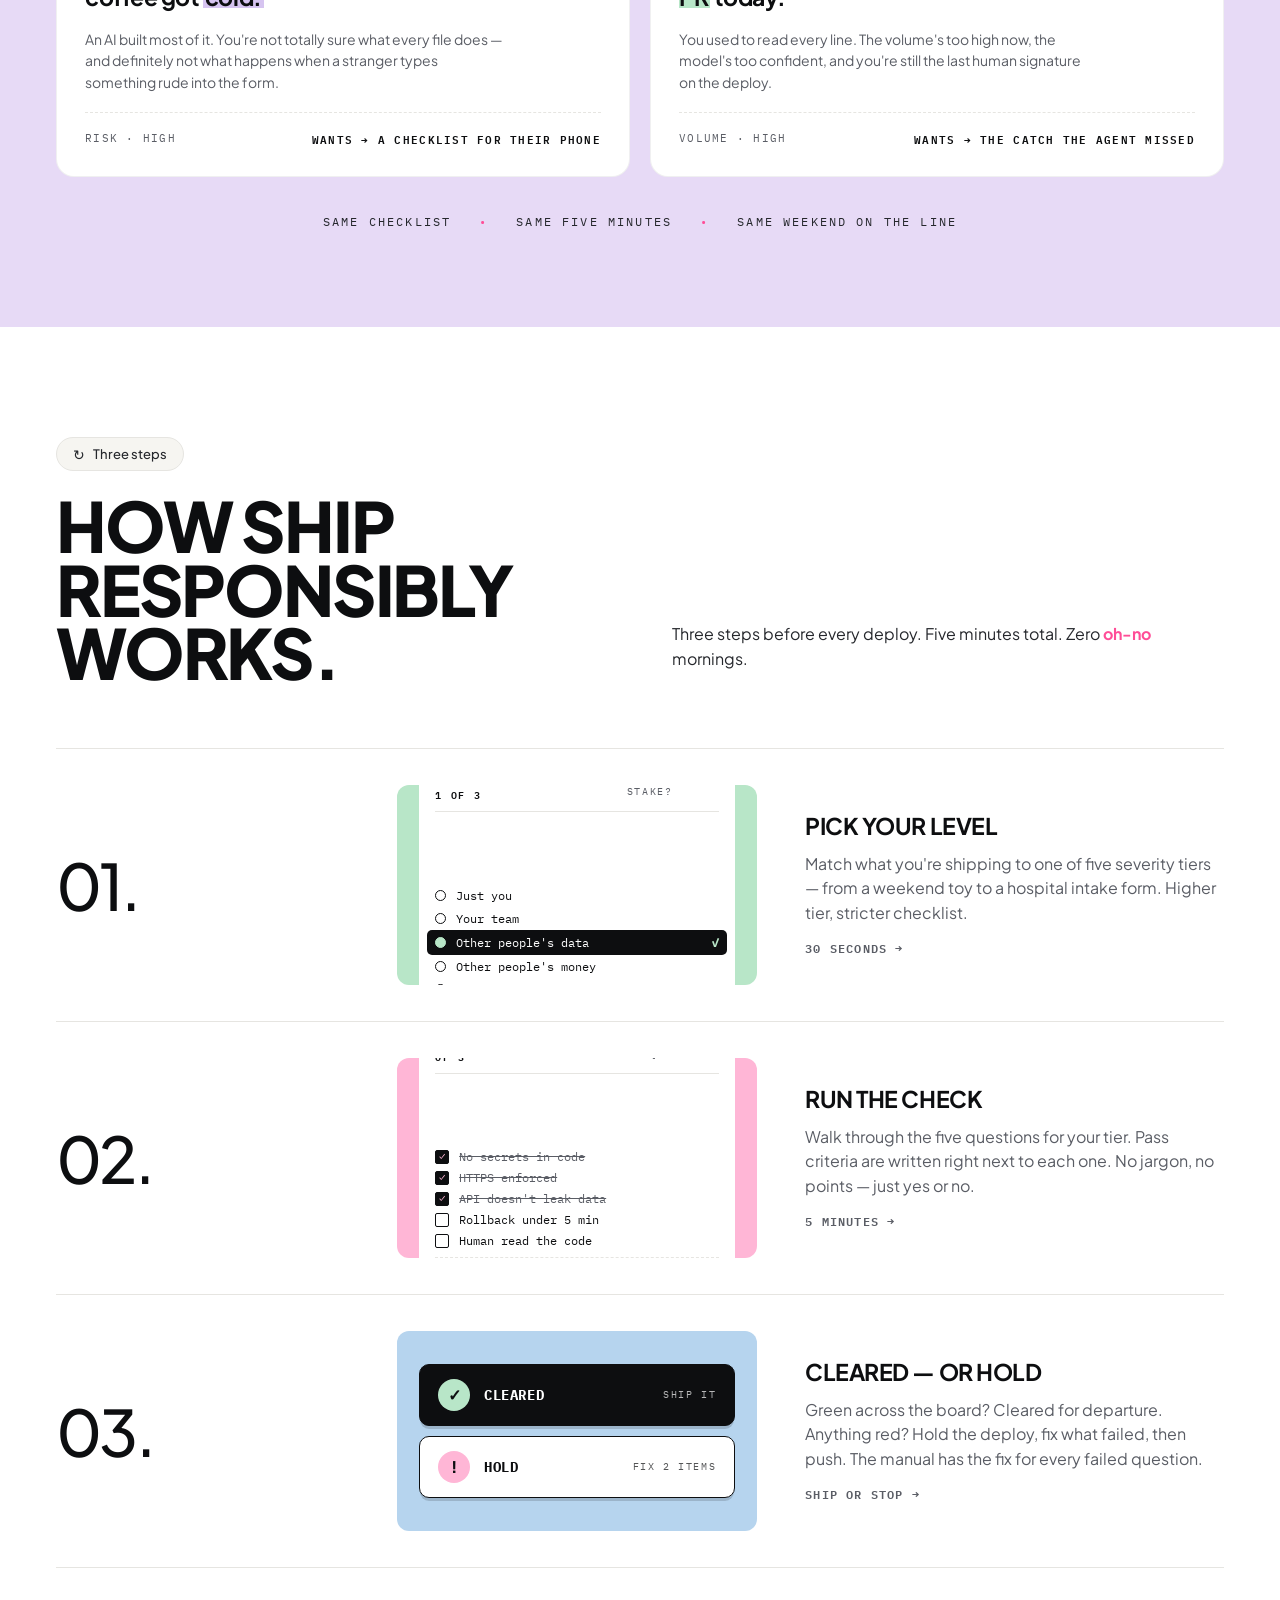
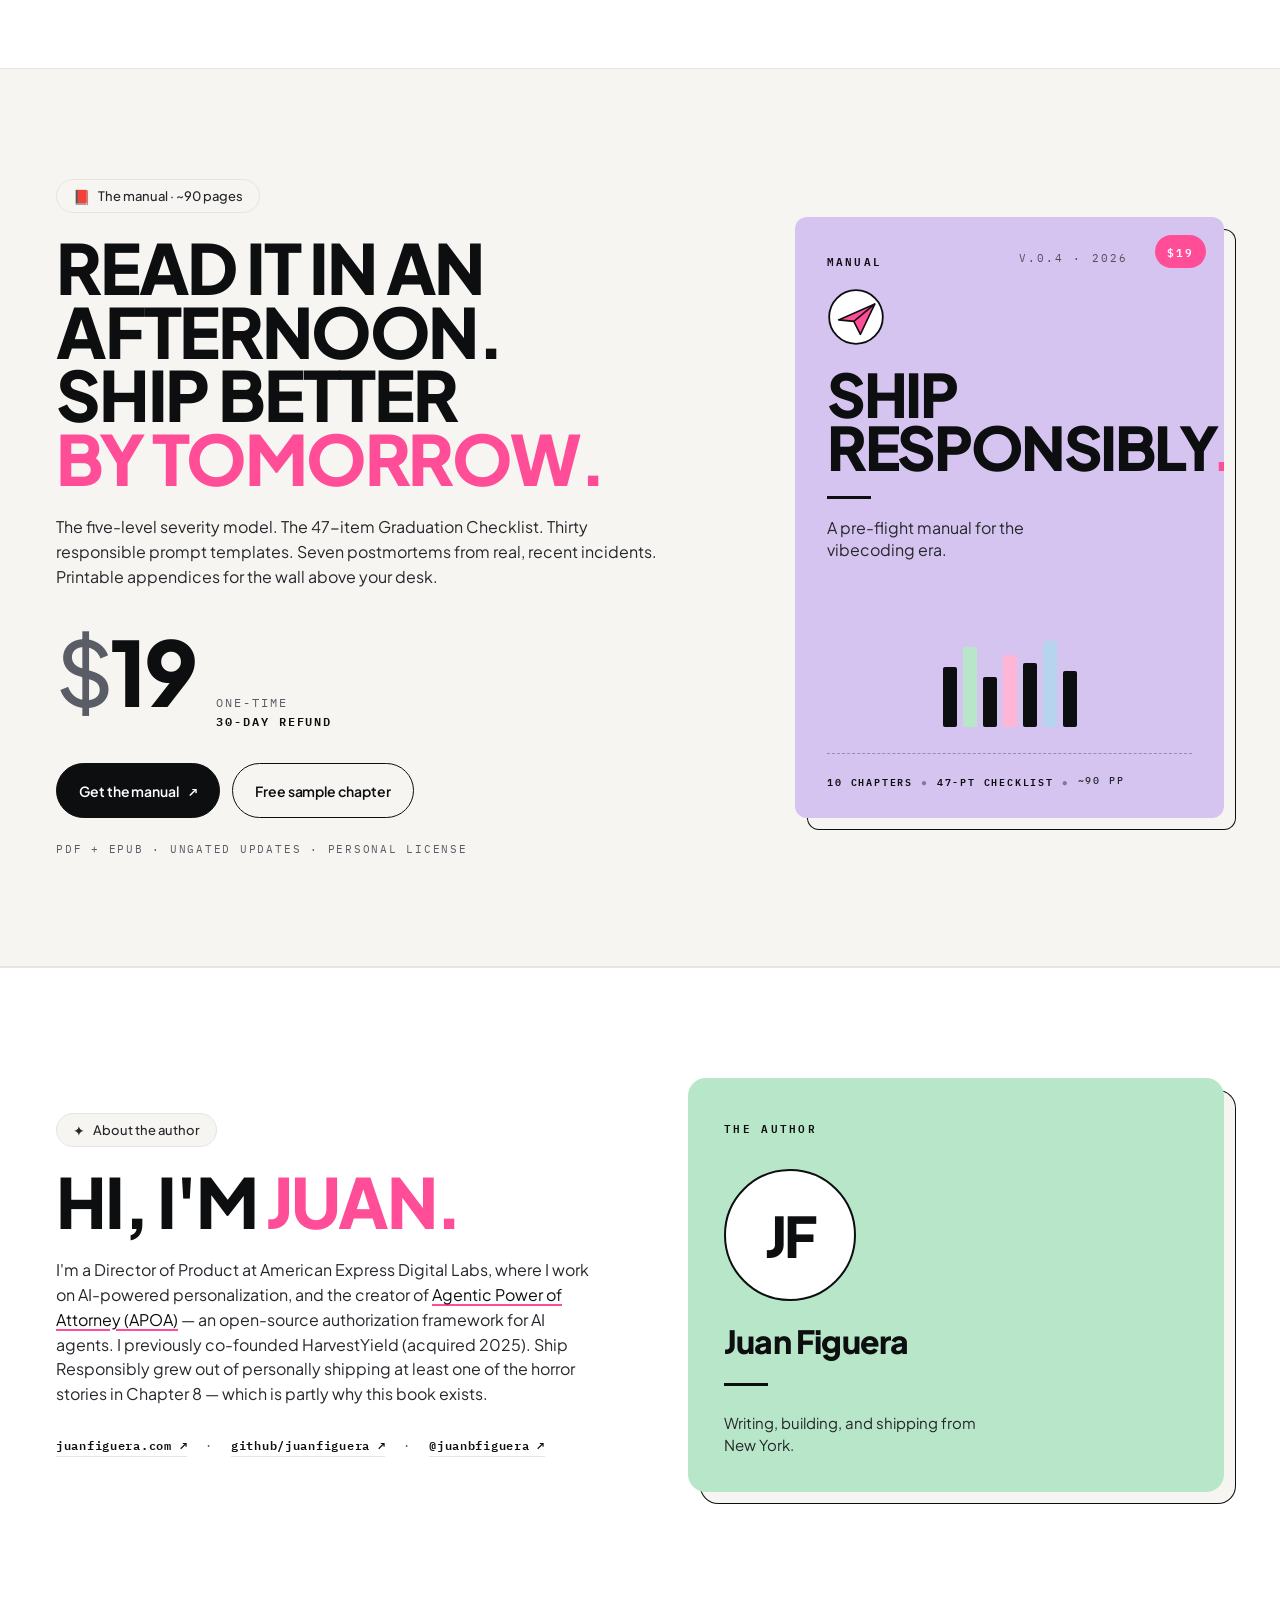
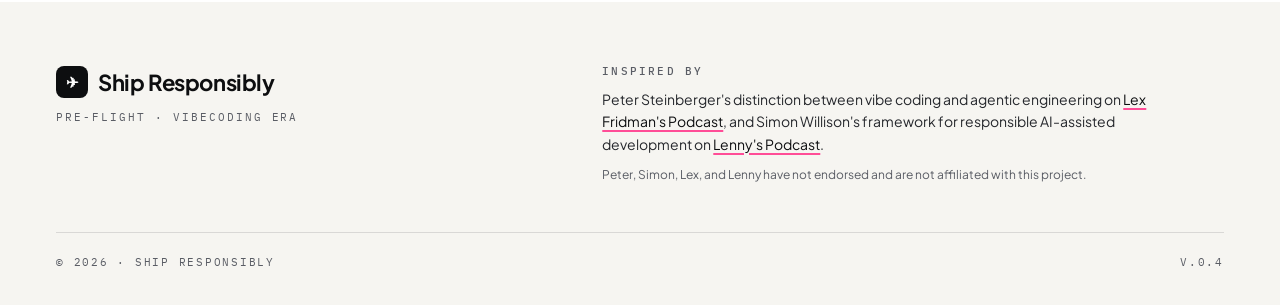
==== commit 6d89c4e9: "feat: add About the author section to landing page New section between Buy and Footer introduces Jua" ====
--- a/v2/index.html
+++ b/v2/index.html
@@ -62,6 +62,7 @@
       <a href="#built">For builders</a>
       <a href="#how">How it works</a>
       <a href="#buy">Manual</a>
+      <a href="#about">About</a>
     </nav>
     <a href="/playbook" class="nav-cta">Get the manual <span class="arr" aria-hidden="true">↗</span></a>
   </div>
@@ -325,6 +326,39 @@
     </div>
   </section>
 
+  <section class="about" id="about">
+    <div class="wrap">
+      <div class="grid">
+        <div>
+          <span class="pill"><span class="ic" aria-hidden="true">✦</span> About the author</span>
+          <h2 style="margin-top: 22px;">Hi, I'm <em>Juan.</em></h2>
+          <p class="lede">I'm a Director of Product at American Express Digital Labs, where I work on AI-powered personalization, and the creator of <a href="https://agenticpoa.com" target="_blank" rel="noopener">Agentic Power of Attorney (APOA)</a> — an open-source authorization framework for AI agents. I previously co-founded HarvestYield (acquired 2025). Ship Responsibly grew out of personally shipping at least one of the horror stories in Chapter 8 — which is partly why this book exists.</p>
+          <div class="links">
+            <a href="https://www.juanfiguera.com" target="_blank" rel="noopener">juanfiguera.com <span class="arr" aria-hidden="true">↗</span></a>
+            <span class="sep" aria-hidden="true">·</span>
+            <a href="https://github.com/juanfiguera" target="_blank" rel="noopener">github/juanfiguera <span class="arr" aria-hidden="true">↗</span></a>
+            <span class="sep" aria-hidden="true">·</span>
+            <a href="https://x.com/juanbfiguera" target="_blank" rel="noopener">@juanbfiguera <span class="arr" aria-hidden="true">↗</span></a>
+          </div>
+        </div>
+
+        <div class="card">
+          <div class="c-top">
+            <span>The author</span>
+          </div>
+
+          <div class="avatar" aria-hidden="true">JF</div>
+
+          <h3 class="name">Juan Figuera</h3>
+
+          <div class="c-rule"></div>
+
+          <p class="role">Writing, building, and shipping from New York.</p>
+        </div>
+      </div>
+    </div>
+  </section>
+
 </main>
 
 <footer class="footer">
@@ -347,7 +381,6 @@
     </div>
     <div class="bottom">
       <span>© 2026 · Ship Responsibly</span>
-      <span>Vibecoded with ❤️ by <a href="https://x.com/juanbfiguera" target="_blank" rel="noopener">@juanbfiguera</a></span>
       <span>v.0.4</span>
     </div>
   </div>
--- a/v2/styles.css
+++ b/v2/styles.css
@@ -461,6 +461,110 @@
   opacity: 0.7;
 }
 .ill-verdict .vcard.pass .sub { color: var(--bg); }
+
+/* About the author */
+.about {
+  padding: 110px 0;
+  border-top: 1px solid var(--rule);
+}
+.about .grid {
+  display: grid; grid-template-columns: 1fr 1fr;
+  gap: 96px; align-items: center;
+}
+.about h2 { text-transform: uppercase; max-width: 12ch; }
+.about h2 em { color: var(--pink-hot); font-weight: 800; }
+.about .lede { margin-top: 26px; max-width: 52ch; color: var(--ink-soft); }
+.about .lede b { color: var(--ink); font-weight: 600; }
+/* Pink-hot as link text fails AA (~2.8:1). Use ink text with pink-hot underline. */
+.about .lede a {
+  color: var(--ink);
+  text-decoration: underline;
+  text-decoration-color: var(--pink-hot);
+  text-decoration-thickness: 1.5px;
+  text-underline-offset: 3px;
+}
+.about .lede a:hover { color: var(--pink-hot); text-decoration-color: var(--ink); }
+.about .links {
+  margin-top: 28px;
+  display: flex; flex-wrap: wrap; gap: 10px 18px;
+  font-family: var(--mono); font-size: 12px;
+  letter-spacing: 0.06em;
+  color: var(--ink-mid);
+  align-items: baseline;
+}
+.about .links a {
+  color: var(--ink); font-weight: 600;
+  text-decoration: none;
+  border-bottom: 1px solid var(--rule);
+  padding-bottom: 1px;
+  transition: color .15s, border-color .15s;
+}
+.about .links a:hover { color: var(--pink-hot); border-bottom-color: var(--pink-hot); }
+.about .links .arr { font-family: var(--mono); }
+.about .links .sep { color: var(--ink-mid); }
+
+/* Right column: portrait card.
+   Shadow is intentionally coupled to bg-soft for the stacked-paper offset. */
+.about .card {
+  position: relative;
+  background: var(--mint);
+  border-radius: 18px;
+  padding: 40px 36px 36px;
+  display: flex; flex-direction: column;
+  gap: 24px;
+  box-shadow: 12px 12px 0 -1px var(--bg-soft), 12px 12px 0 0 var(--ink);
+}
+.about .card .c-top {
+  display: flex; justify-content: space-between; align-items: baseline;
+  font-family: var(--mono); font-size: 10.5px;
+  letter-spacing: 0.22em; text-transform: uppercase;
+  font-weight: 600;
+  color: var(--ink);
+}
+.about .card .c-top .ed { opacity: 0.7; font-weight: 500; }
+.about .card .avatar {
+  width: 132px; height: 132px;
+  border-radius: 50%;
+  background: var(--bg);
+  border: 2.5px solid var(--ink);
+  display: flex; align-items: center; justify-content: center;
+  font-family: var(--sans); font-weight: 800;
+  font-size: 56px; letter-spacing: -0.04em;
+  color: var(--ink);
+  margin-top: 8px;
+}
+.about .card .name {
+  font-family: var(--sans); font-weight: 800;
+  font-size: 32px; letter-spacing: -0.025em; line-height: 1;
+  color: var(--ink);
+  margin: 0;
+}
+.about .card .role {
+  font-family: var(--sans); font-size: 15px;
+  color: var(--ink-soft); line-height: 1.45;
+  max-width: 26ch;
+}
+.about .card .role b { color: var(--ink); font-weight: 600; }
+.about .card .c-rule {
+  width: 44px; height: 3px;
+  background: var(--ink);
+  margin: 2px 0;
+}
+.about .card .c-foot {
+  margin-top: auto;
+  padding-top: 12px;
+  display: flex; gap: 12px; align-items: baseline;
+  font-family: var(--mono); font-size: 11px;
+  letter-spacing: 0.16em; text-transform: uppercase;
+  color: var(--ink);
+}
+.about .card .c-foot .sep { color: var(--ink); opacity: 0.4; }
+
+@media (max-width: 900px) {
+  .about { padding: 80px 0; }
+  .about .grid { grid-template-columns: 1fr; gap: 48px; }
+  .about .card { padding: 32px 28px; box-shadow: 8px 8px 0 -1px var(--bg-soft), 8px 8px 0 0 var(--ink); }
+}
 
 /* Get the manual */
 .buy {
@@ -605,8 +709,8 @@
 
 /* Footer */
 .footer {
-  background: var(--bg);
-  padding: 56px 0 32px;
+  background: var(--bg-soft);
+  padding: 64px 0 36px;
 }
 .footer-grid { display: grid; grid-template-columns: 1.2fr 1.6fr; gap: 80px; align-items: start; }
 .footer .brand-block .brand {
@@ -651,7 +755,7 @@
 }
 .footer .bottom {
   margin-top: 48px; padding-top: 22px;
-  border-top: 1px solid var(--rule);
+  border-top: 1px solid rgba(13, 14, 16, 0.12);
   display: flex; justify-content: space-between; gap: 24px;
   font-family: var(--mono); font-size: 11px;
   letter-spacing: 0.16em; text-transform: uppercase;
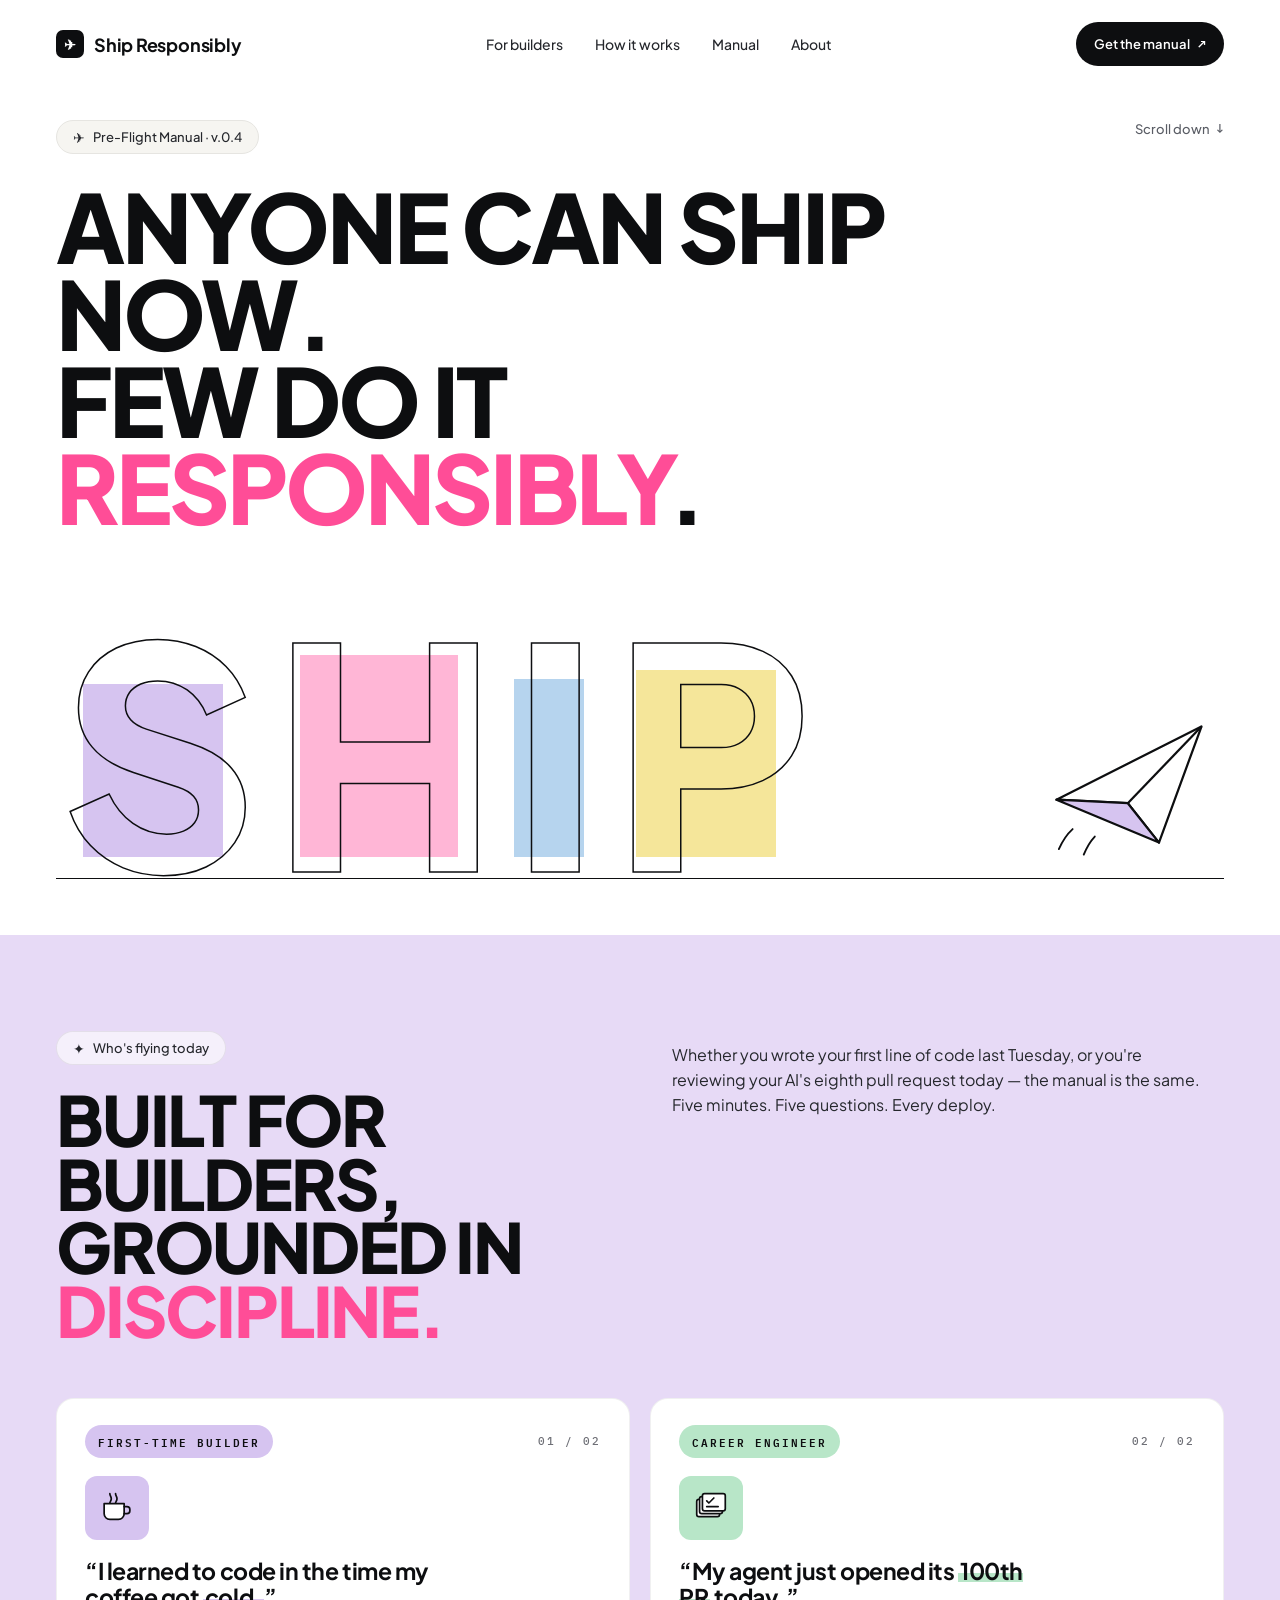
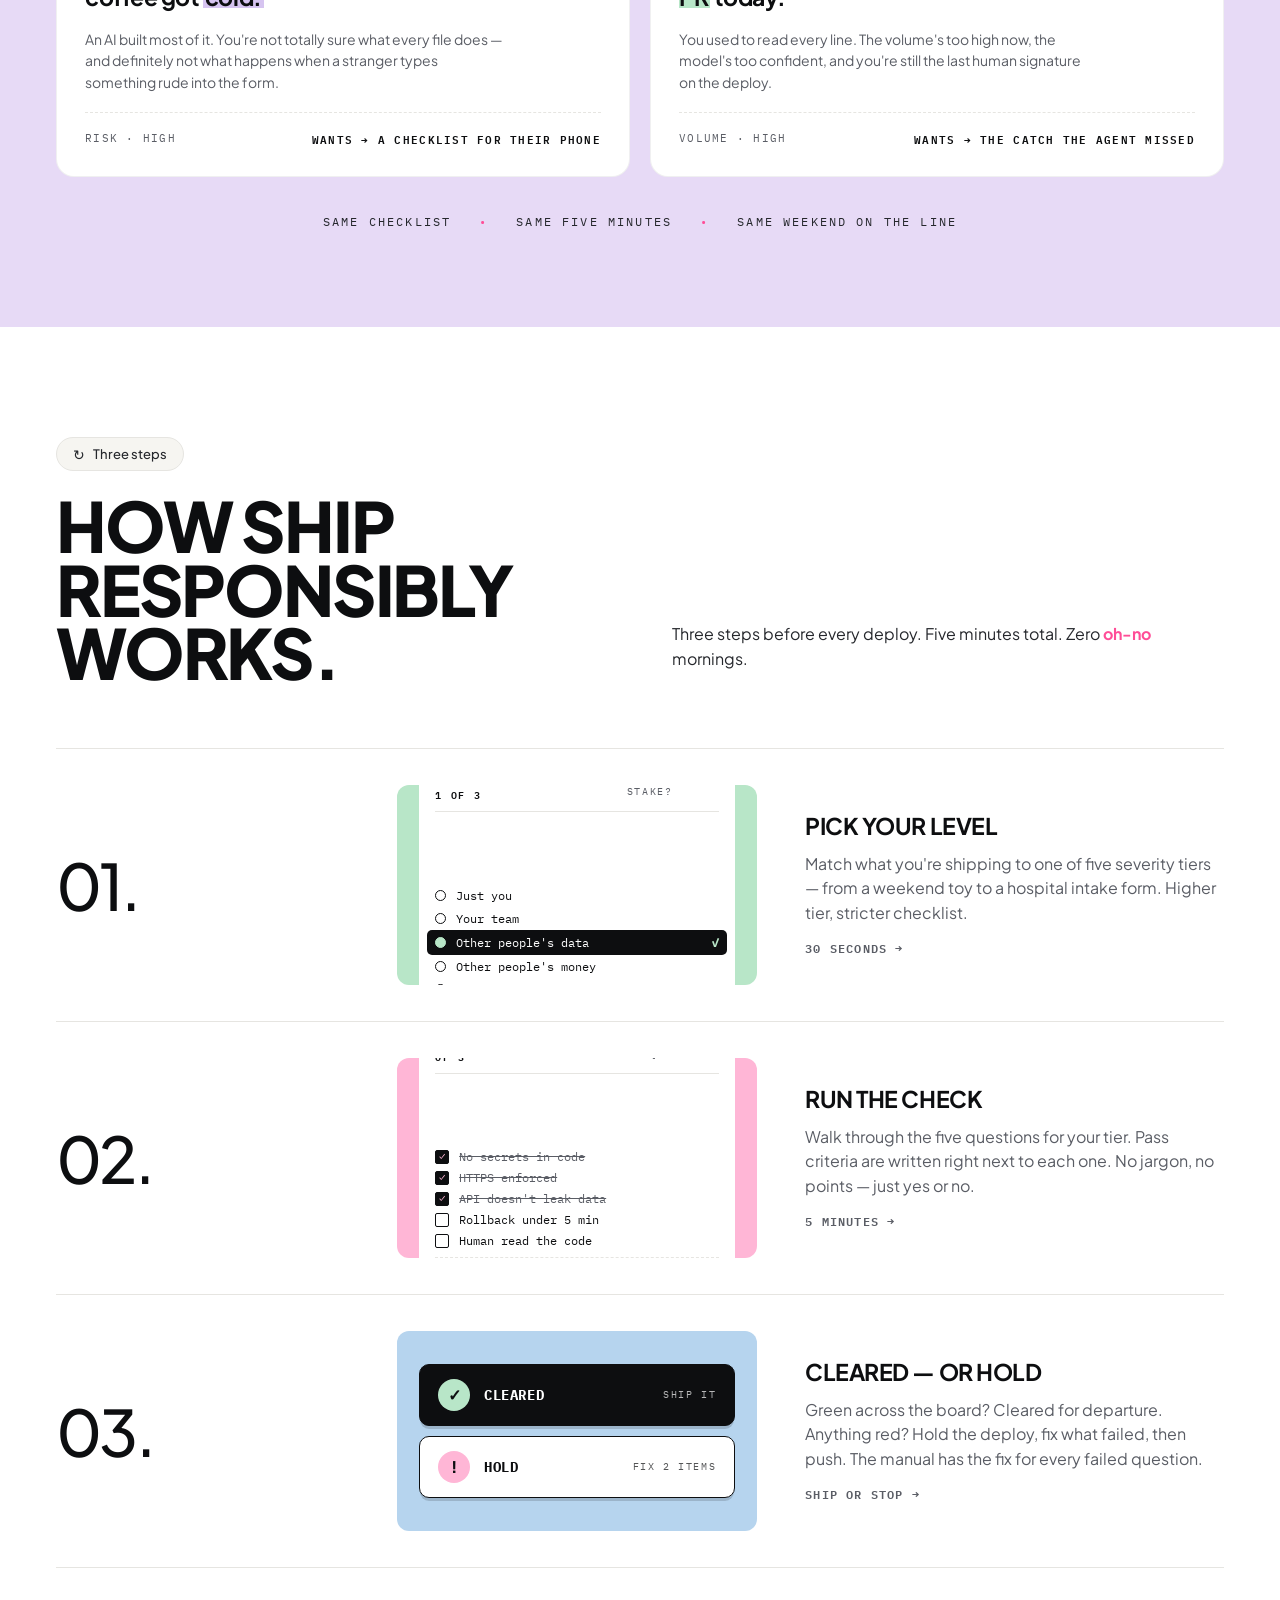
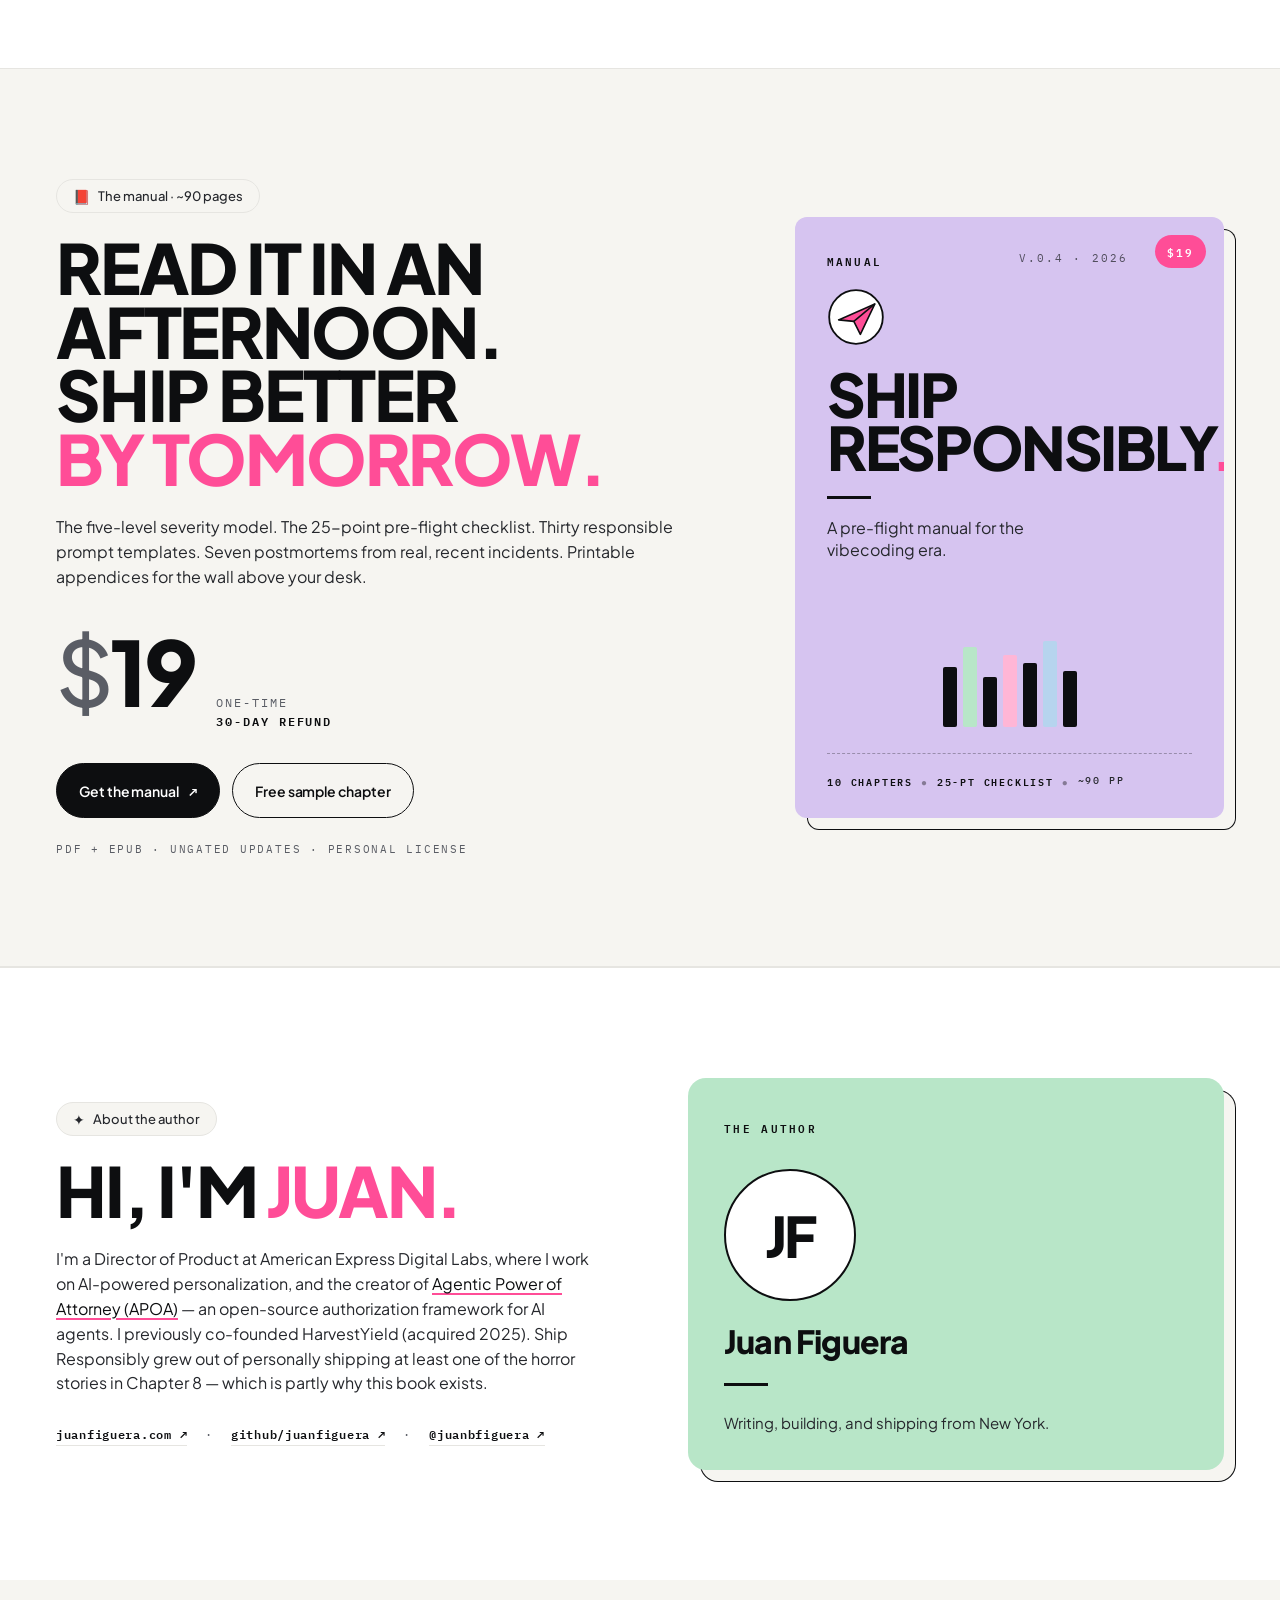
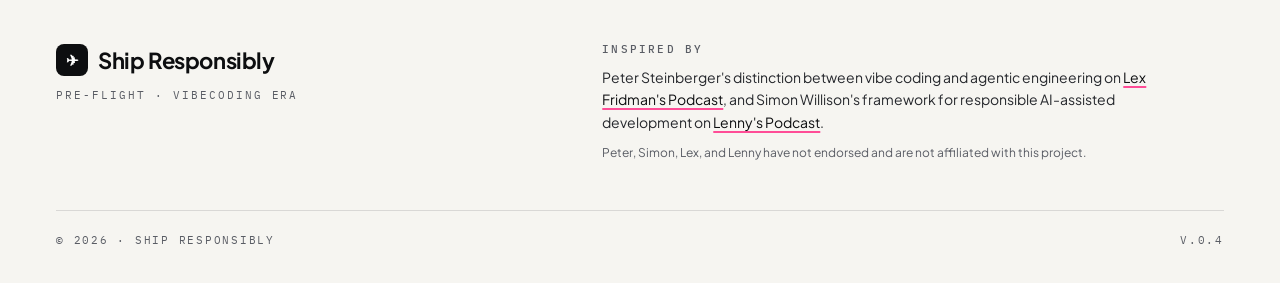
==== commit ed15a76a: "copy: rename to "25-point pre-flight checklist" Updates the manual's checklist reference to match th" ====
--- a/v2/index.html
+++ b/v2/index.html
@@ -46,7 +46,7 @@
        restates the proposition so the page is legible without script. -->
   <div style="background:#0d0e10;color:#fff;padding:14px 22px;font-family:system-ui,sans-serif;font-size:14px;line-height:1.5;">
     <strong>Ship Responsibly</strong> is a $19 pre-flight manual for the vibecoding era —
-    a five-level severity model, a 47-item Graduation Checklist, thirty responsible
+    a five-level severity model, a 25-point pre-flight checklist, thirty responsible
     prompt templates, and seven postmortems.
     <a href="/playbook" style="color:#ff4d97;text-decoration:underline;">Get the manual →</a>
   </div>
@@ -262,7 +262,7 @@
         <div>
           <span class="pill"><span class="ic" aria-hidden="true">📕</span> The manual · ~90 pages</span>
           <h2 style="margin-top: 22px;">Read it in an<br/>afternoon. Ship better<br/><em>by tomorrow.</em></h2>
-          <p class="lede">The five-level severity model. The 47-item Graduation Checklist. Thirty responsible prompt templates. Seven postmortems from real, recent incidents. Printable appendices for the wall above your desk.</p>
+          <p class="lede">The five-level severity model. The 25-point pre-flight checklist. Thirty responsible prompt templates. Seven postmortems from real, recent incidents. Printable appendices for the wall above your desk.</p>
 
           <div class="price-row">
             <span class="price"><span class="cur">$</span>19</span>
@@ -317,7 +317,7 @@
           <div class="b-foot">
             <span>10 chapters</span>
             <span class="sep">●</span>
-            <span>47-pt checklist</span>
+            <span>25-pt checklist</span>
             <span class="sep">●</span>
             <span class="pn">~90 pp</span>
           </div>
--- a/v2/styles.css
+++ b/v2/styles.css
@@ -542,7 +542,6 @@
 .about .card .role {
   font-family: var(--sans); font-size: 15px;
   color: var(--ink-soft); line-height: 1.45;
-  max-width: 26ch;
 }
 .about .card .role b { color: var(--ink); font-weight: 600; }
 .about .card .c-rule {
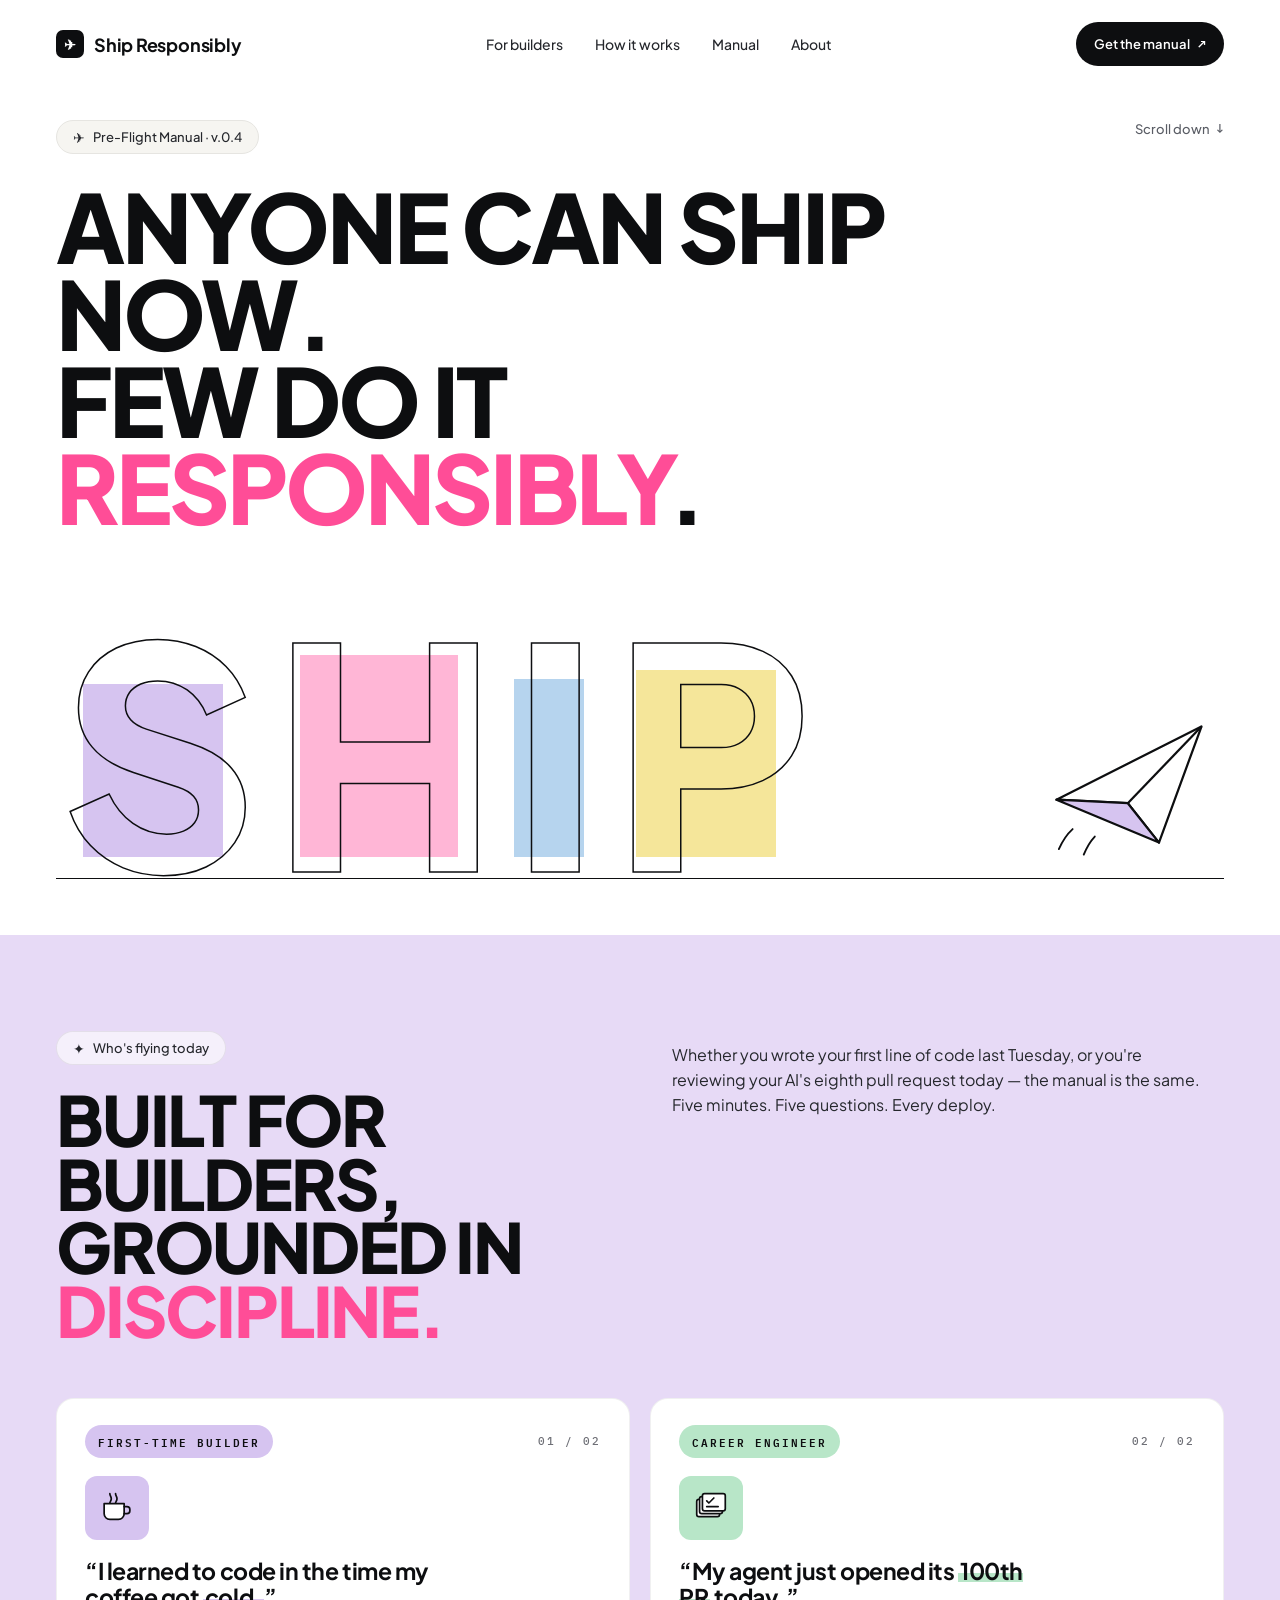
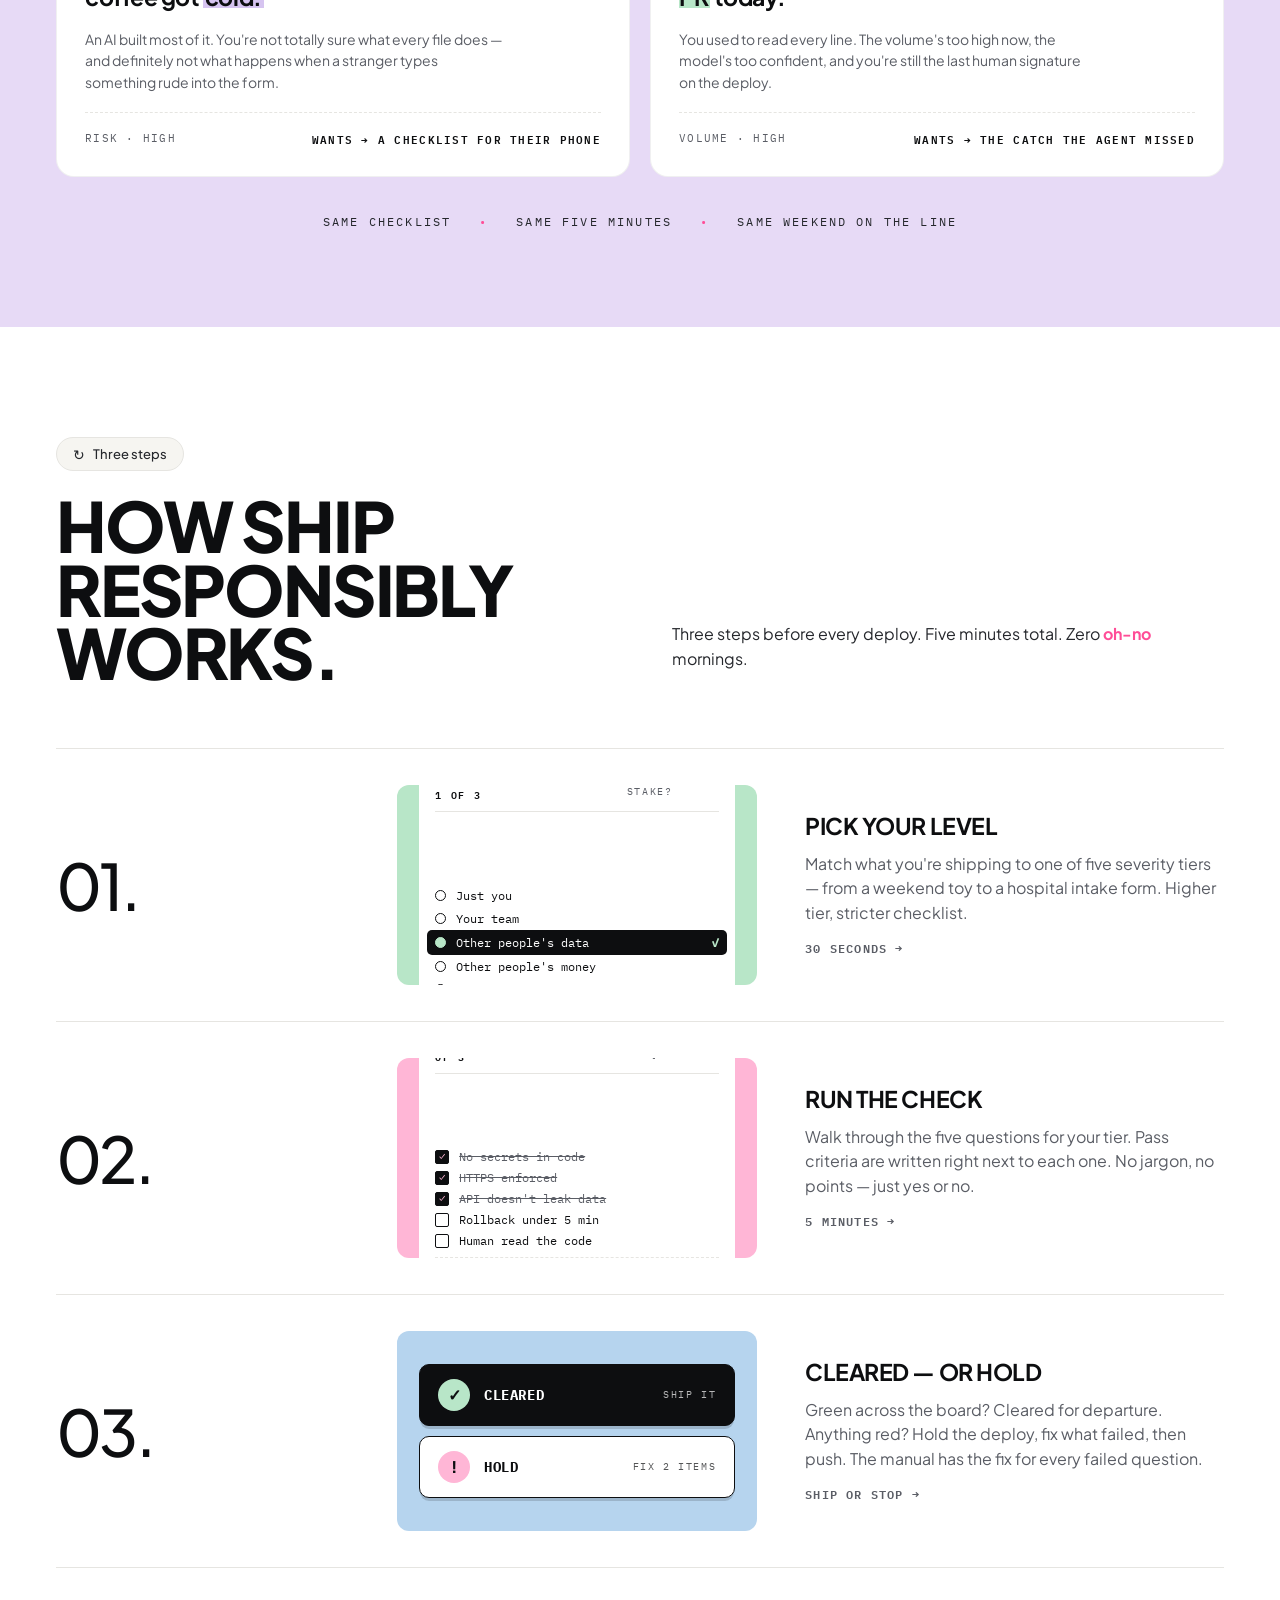
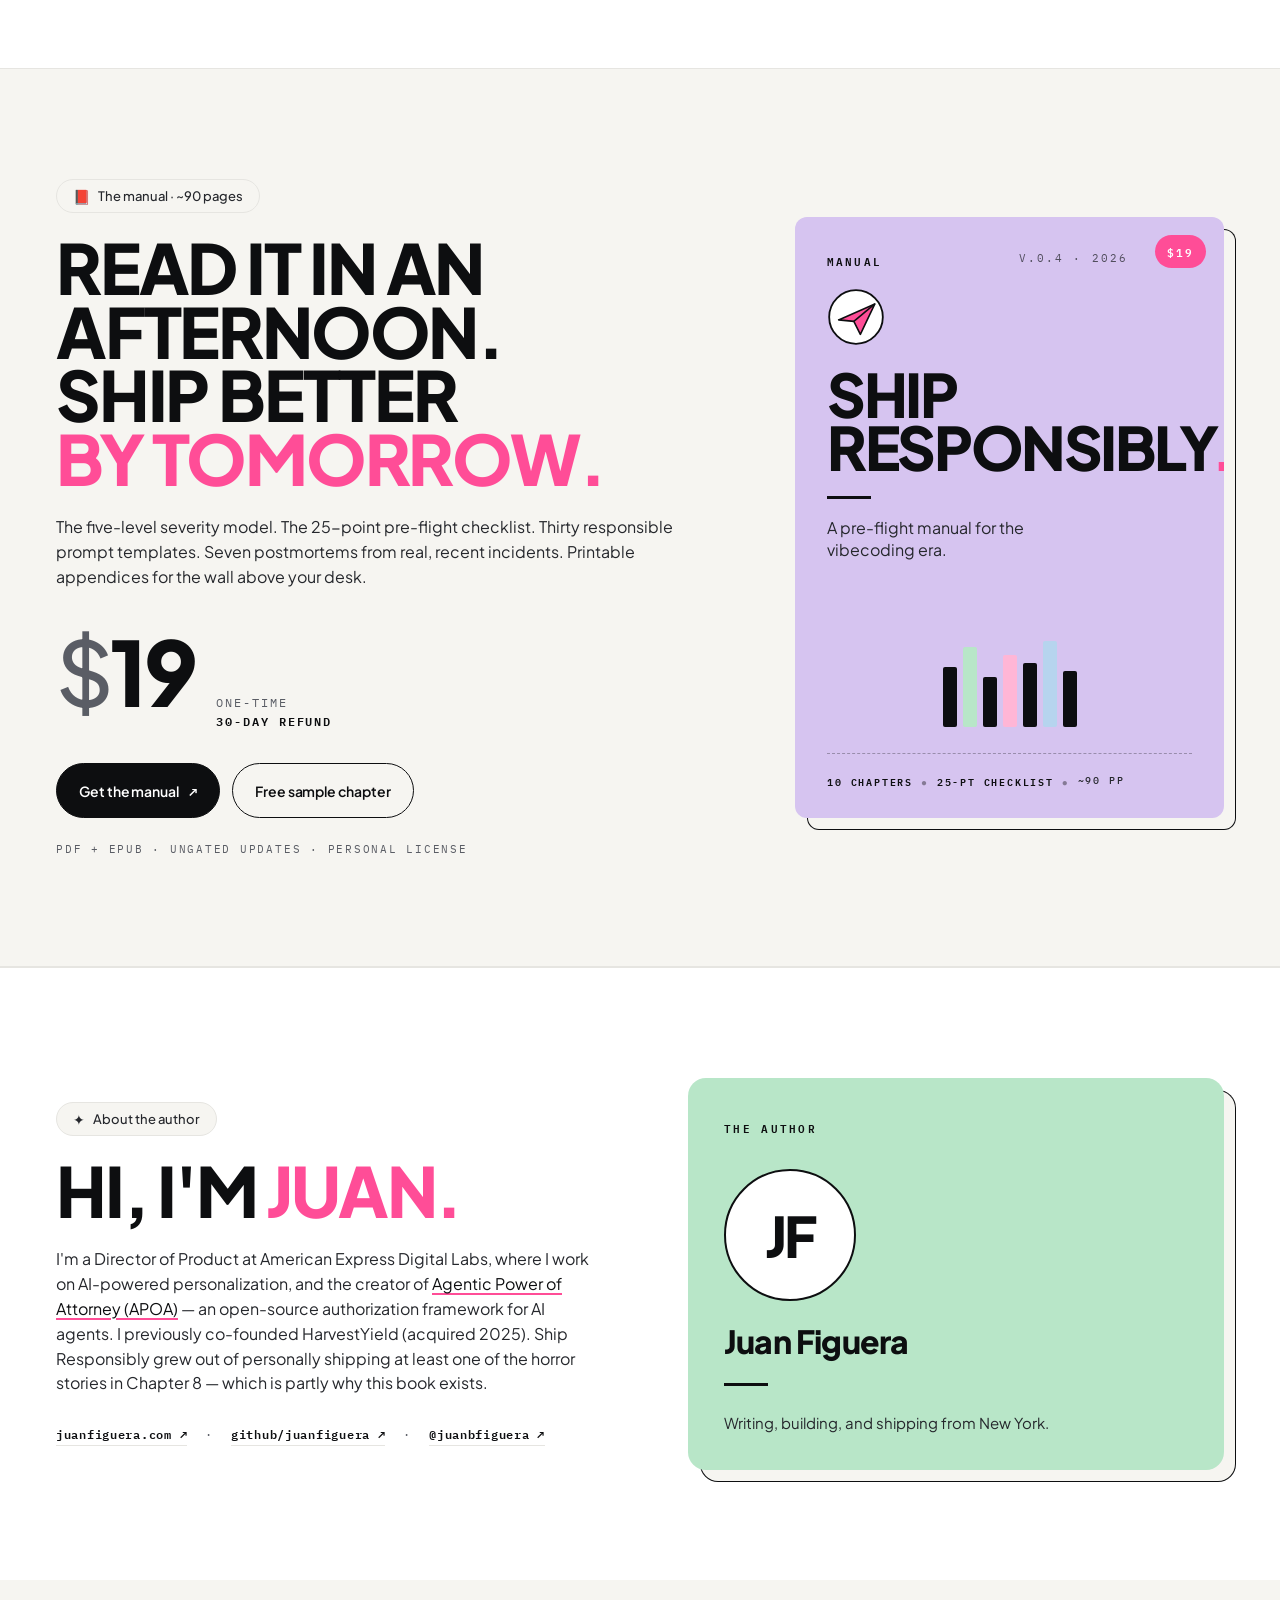
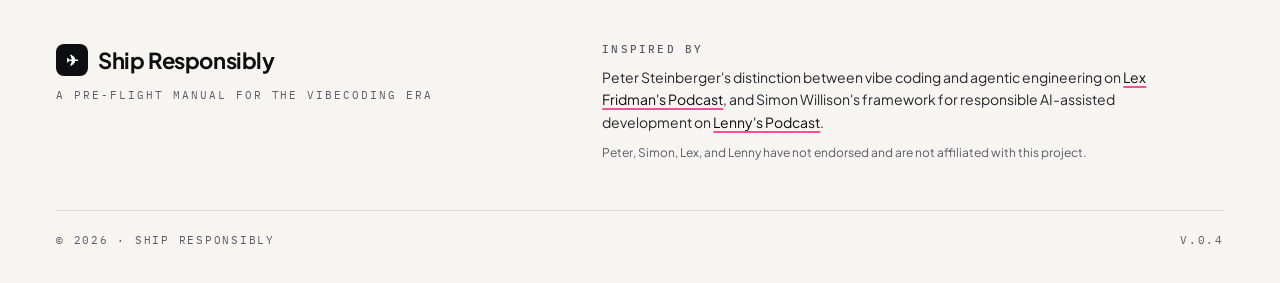
==== commit 06a6989d: "copy: expand footer tagline to full sentence "Pre-flight · vibecoding era" -> "A pre-flight manual f" ====
--- a/v2/index.html
+++ b/v2/index.html
@@ -369,7 +369,7 @@
           <span class="glyph" aria-hidden="true">✈</span>
           <span>Ship Responsibly</span>
         </span>
-        <div class="tagline">Pre-flight · vibecoding era</div>
+        <div class="tagline">A pre-flight manual for the vibecoding era</div>
       </div>
       <div>
         <h4>Inspired by</h4>
